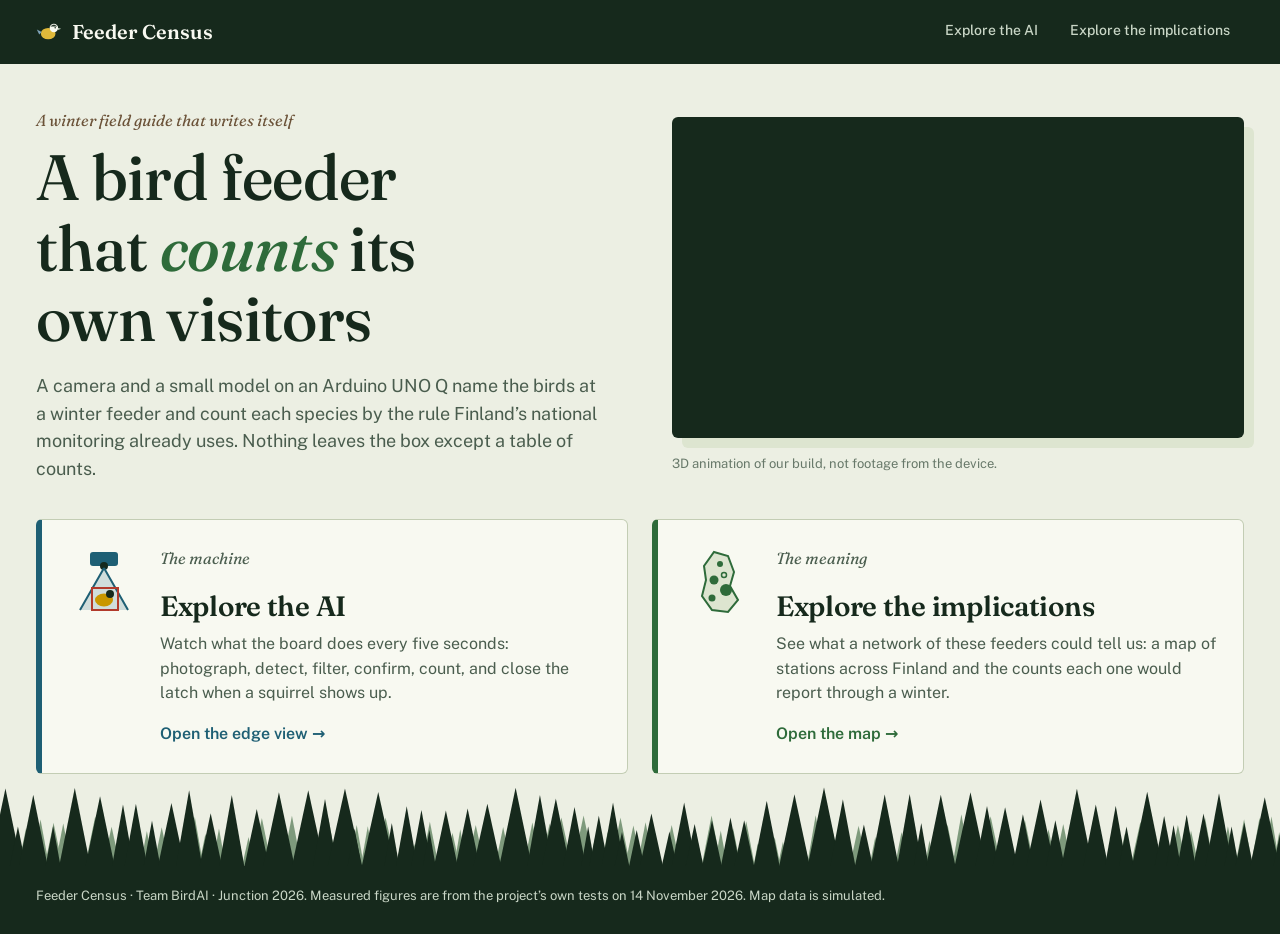
==== web-demo/index.html @ 538cb9ec "Add static web demo: AI loop simulation and simulated feeder map A no-build static site in web-demo/" ====
<!doctype html>
<html lang="en">
<head>
<meta charset="utf-8">
<meta name="viewport" content="width=device-width,initial-scale=1,viewport-fit=cover">
<style>body{margin:0}img{max-width:100%}[hidden]{display:none!important}</style>
</head>
<body>
<title>Feeder Census Demo</title>
<link rel="stylesheet" href="https://fonts.googleapis.com/css2?family=Fraunces:ital,opsz,wght@0,9..144,400..700;1,9..144,400..600&family=Public+Sans:wght@400;500;600&display=swap">
<style>
/* Layout: a winter field guide. Lichen-pale paper, spruce-green ink, rowan-red for alarms, lake-blue for the machine.
   One light look on purpose. A spruce treeline closes the home screen and the page. */
:root {
  color-scheme: light;
  --bg: #ECEFE3;        /* lichen */
  --surface: #F8F9F1;   /* birch bark */
  --surface2: #DDE5D0;  /* moss shade */
  --line: #C3CDB4;
  --fg: #16291C;        /* spruce at dusk */
  --muted: #4A5D4E; --faint: #68796A;
  --sci: #2E6B3A;       /* moss green: the science view */
  --sci-ink: #F8F9F1;
  --tech: #1E5F74;      /* lake blue: the machine view */
  --alert: #B23A2B;     /* rowan berry */
  --bark: #6B5238; --sun: #C99700;
  --display: "Fraunces", Georgia, "Times New Roman", serif;
  --body: "Public Sans", "Segoe UI", system-ui, sans-serif;
  --radius: 6px;
}
html, body { background: var(--bg); color: var(--fg); }
body { font-family: var(--body); font-size: 16px; line-height: 1.55; }
* { box-sizing: border-box; }
h1, h2, h3 { font-family: var(--display); font-weight: 600; line-height: 1.1; margin: 0; text-wrap: balance; letter-spacing: -0.01em; }
p { margin: 0; }
a { color: inherit; }
button { font: inherit; color: inherit; }
:focus-visible { outline: 2px solid var(--alert); outline-offset: 2px; }

.wrap { max-width: 1240px; margin: 0 auto; padding-left: max(16px, env(safe-area-inset-left, 0px)); padding-right: max(16px, env(safe-area-inset-right, 0px)); }

.top { background: var(--fg); color: var(--surface); }
.top .wrap { display: flex; align-items: center; gap: 16px; flex-wrap: wrap; padding-block: 12px; }
.brand { font-family: var(--display); font-weight: 600; font-size: 20px; text-decoration: none; display: flex; align-items: center; gap: 10px; }
.brand svg { width: 26px; height: 26px; flex: none; }
.nav { display: flex; gap: 4px; margin-left: auto; flex-wrap: wrap; }
.nav a { text-decoration: none; padding: 8px 14px; border-radius: var(--radius); color: #C9D6C6; font-weight: 500; font-size: 14px; border-bottom: 2px solid transparent; }
.nav a:hover { color: #FFFFFF; }
.nav a[aria-current="page"] { color: #FFFFFF; border-bottom-color: #E0B93A; border-radius: 0; }

.sim-banner { background: var(--surface2); border-bottom: 1px solid var(--line); color: var(--muted); font-size: 13px; }
.sim-banner .wrap { padding-block: 8px; }

/* home */
.home { padding-block: 44px 0; display: flex; flex-direction: column; gap: 36px; }
.hero { display: grid; grid-template-columns: minmax(0, 1.05fr) minmax(0, 1fr); gap: 36px; align-items: center; }
.hero h1 { font-size: clamp(36px, 5.2vw, 64px); font-weight: 500; }
.hero h1 em { font-style: italic; color: var(--sci); }
.hero p.lead { font-size: 18px; color: var(--muted); max-width: 52ch; margin-top: 18px; }
.hero figure { margin: 0; }
.hero video { width: 100%; max-width: 100%; aspect-ratio: 16 / 9; border-radius: var(--radius); background: var(--fg); object-fit: cover; display: block; box-shadow: 10px 10px 0 var(--surface2); }
.eyebrow { font-family: var(--display); font-style: italic; font-size: 16px; color: var(--bark); margin-bottom: 10px; }
.doors { display: grid; grid-template-columns: repeat(2, minmax(0, 1fr)); gap: 24px; }
.door { display: grid; grid-template-columns: 72px minmax(0, 1fr); gap: 20px; padding: 26px; border-radius: var(--radius); background: var(--surface); border: 1px solid var(--line); border-left: 6px solid var(--sci); text-decoration: none; transition: background .15s; }
.door.tech { border-left-color: var(--tech); }
.door:hover { background: #FFFFFF; }
.door svg { width: 72px; height: 72px; }
.door-body { display: flex; flex-direction: column; gap: 10px; }
.door h2 { font-size: 28px; }
.door p { color: var(--muted); }
.door .go { margin-top: 6px; font-weight: 600; color: var(--sci); }
.door.tech .go { color: var(--tech); }
.caption { font-size: 13px; color: var(--faint); margin-top: 16px; }

.treeline { display: block; width: 100%; height: 84px; margin-top: 8px; }

.view { padding-block: 30px 56px; }
.view-head { display: flex; flex-direction: column; gap: 10px; margin-bottom: 26px; padding-bottom: 20px; border-bottom: 1px solid var(--line); }
.view-head h1 { font-size: clamp(30px, 4.2vw, 48px); font-weight: 500; }
.view-head p { color: var(--muted); max-width: 70ch; font-size: 17px; }
.view-head .eyebrow { margin-bottom: 0; }

footer { background: var(--fg); color: #C9D6C6; }
footer .wrap { padding-block: 20px 28px; font-size: 13px; }

@media (max-width: 820px) {
  .hero, .doors { grid-template-columns: minmax(0, 1fr); }
  .door { grid-template-columns: 56px minmax(0, 1fr); }
  .door svg { width: 56px; height: 56px; }
}
@media (prefers-reduced-motion: reduce) { .door { transition: none; } }
</style>
<link rel="stylesheet" href="ai.css">
<link rel="stylesheet" href="map.css">
<link rel="stylesheet" href="charts.css">

<header class="top">
  <div class="wrap">
    <a class="brand" href="#home">
      <svg viewBox="0 0 32 32" aria-hidden="true"><ellipse cx="15" cy="18" rx="9" ry="7" fill="#E0B93A"/><circle cx="22" cy="11" r="5.2" fill="#F8F9F1"/><path d="M17.5 9.5a5.2 5.2 0 0 1 9 0z" fill="#16291C" stroke="#F8F9F1" stroke-width=".6"/><circle cx="23.6" cy="10.8" r=".9" fill="#16291C"/><path d="M27 11l4 1-4 1.4z" fill="#C9D6C6"/><path d="M7 16L1 13l3 6z" fill="#7FA3B8"/></svg>
      Feeder Census
    </a>
    <nav class="nav" aria-label="Demo sections">
      <a href="#ai" data-nav="ai">Explore the AI</a>
      <a href="#implications" data-nav="implications">Explore the implications</a>
    </nav>
  </div>
</header>

<main>
  <section id="view-home">
    <div class="wrap home">
      <div class="hero">
        <div>
          <p class="eyebrow">A winter field guide that writes itself</p>
          <h1>A bird feeder that <em>counts</em> its own visitors</h1>
          <p class="lead">A camera and a small model on an Arduino UNO Q name the birds at a winter feeder and count each species by the rule Finland’s national monitoring already uses. Nothing leaves the box except a table of counts.</p>
        </div>
        <figure>
          <video src="clips/hero.mp4" autoplay muted loop playsinline aria-label="3D animation of the Feeder Census feeder on a tree trunk in falling snow, with two birds"></video>
          <figcaption class="caption">3D animation of our build, not footage from the device.</figcaption>
        </figure>
      </div>
      <div class="doors">
        <a class="door tech" href="#ai">
          <svg viewBox="0 0 72 72" aria-hidden="true"><rect x="22" y="6" width="28" height="14" rx="3" fill="#1E5F74"/><circle cx="36" cy="20" r="4" fill="#16291C"/><path d="M36 22L12 64h48z" fill="#1E5F74" opacity=".18"/><path d="M36 22L12 64M36 22l24 42" stroke="#1E5F74" stroke-width="2" fill="none"/><ellipse cx="36" cy="54" rx="9" ry="6.5" fill="#C99700"/><circle cx="42" cy="48" r="4" fill="#16291C"/><rect x="24" y="42" width="26" height="22" fill="none" stroke="#B23A2B" stroke-width="2"/></svg>
          <div class="door-body">
            <p class="eyebrow">The machine</p>
            <h2>Explore the AI</h2>
            <p>Watch what the board does every five seconds: photograph, detect, filter, confirm, count, and close the latch when a squirrel shows up.</p>
            <span class="go">Open the edge view →</span>
          </div>
        </a>
        <a class="door sci" href="#implications">
          <svg viewBox="0 0 72 72" aria-hidden="true"><path d="M30 6l14 4 6 16-4 14 8 14-10 12-16-2-10-14 4-16-2-14z" fill="#DDE5D0" stroke="#2E6B3A" stroke-width="2"/><circle cx="36" cy="18" r="3" fill="#2E6B3A"/><circle cx="30" cy="34" r="4.5" fill="#2E6B3A"/><circle cx="42" cy="44" r="6" fill="#2E6B3A"/><circle cx="28" cy="52" r="3.5" fill="#2E6B3A"/><circle cx="40" cy="29" r="2.5" fill="none" stroke="#2E6B3A" stroke-width="1.5"/></svg>
          <div class="door-body">
            <p class="eyebrow">The meaning</p>
            <h2>Explore the implications</h2>
            <p>See what a network of these feeders could tell us: a map of stations across Finland and the counts each one would report through a winter.</p>
            <span class="go">Open the map →</span>
          </div>
        </a>
      </div>
    </div>
    <svg class="treeline" id="treeline" viewBox="0 0 1200 84" preserveAspectRatio="none" aria-hidden="true"></svg>
  </section>

  <section id="view-ai" class="wrap view" hidden>
    <div class="view-head">
      <p class="eyebrow">The machine · edge compute</p>
      <h1>Explore the AI</h1>
      <p>Detection, counting and the latch all run on the board. The numbers on this page were measured by the team; the tray below is a simulation of the loop, not live video.</p>
    </div>
    <div id="fc-ai"></div>
  </section>

  <section id="view-implications" hidden>
    <div class="sim-banner"><div class="wrap">Illustration with simulated data. One prototype feeder exists today; the network and its counts on this page are made up to show what the data could look like.</div></div>
    <div class="wrap view">
      <div class="view-head">
        <p class="eyebrow">The meaning · what the data is for</p>
        <h1>Explore the implications</h1>
        <p>Bird counts are one of the ways Europe measures ecosystem health. Every feeder here counts by the same rule, so their counts can be combined.</p>
      </div>
      <div id="fc-map"></div>
    </div>
  </section>
</main>

<footer><div class="wrap">Feeder Census · Team BirdAI · Junction 2026. Measured figures are from the project’s own tests on 14 November 2026. Map data is simulated.</div></footer>

<script src="data.js"></script>
<script src="charts.js"></script>
<script src="ai.js"></script>
<script src="map.js"></script>
<script>
(function () {
  // spruce treeline: the same forest every time
  (function () {
    const svg = document.getElementById('treeline');
    let s = 7, out = '';
    const r = () => (s = (s * 16807) % 2147483647) / 2147483647;
    for (let layer = 0; layer < 2; layer++) {
      let x = -10;
      while (x < 1210) {
        const h = (layer ? 34 : 22) + r() * (layer ? 46 : 30), w = h * (0.32 + r() * 0.1);
        out += '<path d="M' + x.toFixed(1) + ' 84L' + (x + w / 2).toFixed(1) + ' ' + (84 - h).toFixed(1) + 'L' + (x + w).toFixed(1) + ' 84z" fill="' + (layer ? '#16291C' : '#7E9A7C') + '"/>';
        x += w * (0.55 + r() * 0.5);
      }
    }
    svg.innerHTML = out;
  })();

  const views = { home: 'view-home', ai: 'view-ai', implications: 'view-implications' };
  const mounted = {};
  function show() {
    const name = views[location.hash.slice(1)] ? location.hash.slice(1) : 'home';
    Object.entries(views).forEach(([k, id]) => { document.getElementById(id).hidden = k !== name; });
    document.querySelectorAll('[data-nav]').forEach((a) => {
      if (a.dataset.nav === name) a.setAttribute('aria-current', 'page'); else a.removeAttribute('aria-current');
    });
    if (name === 'ai' && !mounted.ai && window.FC && FC.mountAI) { mounted.ai = true; FC.mountAI(document.getElementById('fc-ai')); }
    if (name === 'implications' && !mounted.map && window.FC && FC.mountMap) { mounted.map = true; FC.mountMap(document.getElementById('fc-map')); }
    window.scrollTo(0, 0);
  }
  window.addEventListener('hashchange', show);
  show();
})();
</script>
</body>
</html>
---- web-demo/ai.css ----
/* Feeder Census demo: "Explore the AI" view. Everything scoped under .ai-view. Accent: --tech. */
.ai-view { display: flex; flex-direction: column; gap: 48px; min-width: 0; }
.ai-view * { box-sizing: border-box; }
.ai-view section { min-width: 0; }
.ai-view :focus-visible { outline: 2px solid var(--tech); outline-offset: 2px; }

.ai-view h2 { font-family: var(--display); font-size: clamp(22px, 3vw, 30px); }
.ai-view h3 { font-family: var(--display); font-size: 18px; }
.ai-view .ai-h3 { font-size: 16px; margin-bottom: 10px; }
.ai-view .ai-h3-gap { margin-top: 28px; }
.ai-view .ai-sec-head { display: flex; flex-wrap: wrap; align-items: center; gap: 8px 16px; margin-bottom: 16px; }
.ai-view .ai-lead { color: var(--muted); max-width: 72ch; margin-bottom: 20px; }
.ai-view .ai-small { color: var(--faint); font-size: 13px; margin-top: 10px; }
.ai-view .ai-sim-note { font-size: 13px; font-weight: 600; color: var(--tech); border: 1px solid var(--tech); border-radius: var(--radius); padding: 4px 12px; }

/* simulator layout */
.ai-view .ai-grid { display: grid; grid-template-columns: minmax(0, 1.5fr) minmax(0, 1fr); gap: 20px; align-items: start; }
.ai-view .ai-stage, .ai-view .ai-panel { min-width: 0; }
.ai-view .ai-panel { display: flex; flex-direction: column; gap: 16px; }
.ai-view .ai-stage-bar { display: flex; flex-wrap: wrap; justify-content: space-between; gap: 4px 12px; margin-bottom: 8px; font-size: 14px; }
.ai-view .ai-photo-no { font-family: var(--display); font-weight: 600; }
.ai-view .ai-device-time { color: var(--muted); }

.ai-view .ai-tray { border-radius: var(--radius); background: var(--surface); border: 1px solid var(--line); padding: 8px; transition: border-color .2s, box-shadow .2s; }
.ai-view .ai-tray.is-latched { border-color: var(--alert); box-shadow: 0 0 0 1px var(--alert); }
.ai-view .ai-tray svg { display: block; width: 100%; height: auto; max-width: 100%; }
.ai-view .ai-lab-bg { fill: var(--bg); fill-opacity: .88; }
.ai-view .ai-lab-1 { font-family: var(--body); font-size: 18px; font-weight: 600; fill: var(--fg); }
.ai-view .ai-lab-2 { font-family: var(--body); font-size: 16px; font-weight: 600; }
.ai-view .ai-latch-txt { font-family: var(--display); font-size: 20px; font-weight: 700; fill: var(--bg); letter-spacing: .08em; }
.ai-view .ai-det, .ai-view .ai-shape { animation: ai-pop .35s ease-out both; }
@keyframes ai-pop { from { opacity: .6; } to { opacity: 1; } }

.ai-view .ai-controls { display: flex; flex-wrap: wrap; gap: 10px; margin: 14px 0 20px; }
.ai-view .ai-btn { appearance: none; cursor: pointer; min-height: 44px; padding: 8px 20px; border-radius: var(--radius); border: 1px solid var(--line); background: var(--surface2); color: var(--fg); font-weight: 600; font-size: 15px; }
.ai-view .ai-btn:hover { border-color: var(--tech); }
.ai-view .ai-btn-primary { background: var(--tech); border-color: var(--tech); color: var(--bg); min-width: 96px; }
.ai-view .ai-btn-primary:hover { border-color: var(--fg); }

/* detection list */
.ai-view .ai-dets { list-style: none; margin: 0; padding: 0; display: flex; flex-direction: column; gap: 6px; min-height: 60px; }
.ai-view .ai-dets li { display: flex; align-items: center; gap: 10px; padding: 8px 12px; background: var(--surface); border: 1px solid var(--line); border-radius: var(--radius); font-size: 14px; min-width: 0; }
.ai-view .ai-dets .ai-empty { color: var(--faint); }
.ai-view .ai-det-name { flex: 1; min-width: 0; overflow-wrap: anywhere; }
.ai-view .ai-det-conf { color: var(--faint); font-variant-numeric: tabular-nums; margin-left: 4px; }
.ai-view .ai-dot { display: inline-block; width: 12px; height: 12px; border-radius: 50%; flex: none; margin-right: 8px; vertical-align: -1px; }
.ai-view .ai-dets .ai-dot { margin-right: 0; }
.ai-view .ai-chip { flex: none; font-size: 12px; font-weight: 600; padding: 2px 10px; border-radius: var(--radius); border: 1px solid var(--line); }
.ai-view .ai-chip-counted { color: var(--tech); border-color: var(--tech); }
.ai-view .ai-chip-confirming { color: var(--sci); border-color: var(--sci); }
.ai-view .ai-chip-unidentified { color: var(--faint); border-style: dashed; }
.ai-view .ai-chip-squirrel { color: var(--alert); border-color: var(--alert); }

/* cards */
.ai-view .ai-card { background: var(--surface); border: 1px solid var(--line); border-radius: var(--radius); padding: 18px; min-width: 0; }
.ai-view .ai-card p { color: var(--muted); margin-top: 8px; font-size: 15px; }
.ai-view .ai-card .ai-small { font-size: 13px; color: var(--faint); }
.ai-view .ai-rules { margin: 0; padding-left: 18px; color: var(--muted); font-size: 14px; display: flex; flex-direction: column; gap: 8px; }
.ai-view .ai-rules li::marker { color: var(--tech); }

/* latch */
.ai-view .ai-latch { background: var(--surface); border: 1px solid var(--line); border-left: 6px solid var(--tech); border-radius: var(--radius); padding: 16px 18px; transition: border-color .2s, background .2s; }
.ai-view .ai-latch.is-closed { border-color: var(--alert); background: color-mix(in srgb, var(--alert) 16%, var(--surface)); }
.ai-view .ai-latch-label { font-size: 12px; font-weight: 600; letter-spacing: .14em; text-transform: uppercase; color: var(--muted); }
.ai-view .ai-latch-state { font-family: var(--display); font-size: 28px; font-weight: 700; color: var(--tech); margin-top: 2px; }
.ai-view .ai-latch.is-closed .ai-latch-state { color: var(--alert); }
.ai-view .ai-latch-why { font-size: 14px; color: var(--muted); margin-top: 4px; }

/* table */
.ai-view .ai-table-wrap { overflow-x: auto; max-width: 100%; }
.ai-view .ai-table { width: 100%; border-collapse: collapse; font-size: 14px; }
.ai-view .ai-table th, .ai-view .ai-table td { padding: 8px 6px; border-bottom: 1px solid var(--line); text-align: left; font-weight: 400; }
.ai-view .ai-table thead th { font-size: 12px; color: var(--muted); font-weight: 600; vertical-align: bottom; }
.ai-view .ai-table tbody th { font-weight: 500; }
.ai-view .ai-table .ai-num { text-align: right; font-variant-numeric: tabular-nums; }
.ai-view .ai-table tbody td { font-weight: 600; }
.ai-view .ai-table tr:not(.is-on) td { color: var(--faint); }
.ai-view .ai-table tr.is-on td:first-of-type { color: var(--tech); }
.ai-view .ai-table .ai-sq-row td { color: var(--alert); font-weight: 500; font-size: 13px; }
.ai-view .ai-table tr:last-child th, .ai-view .ai-table tr:last-child td { border-bottom: 0; }

/* pipeline */
.ai-view .ai-steps { list-style: none; margin: 0; padding: 0; display: grid; grid-template-columns: repeat(6, minmax(0, 1fr)); gap: 10px; }
.ai-view .ai-step { position: relative; display: flex; flex-direction: column; gap: 4px; padding: 12px; background: var(--surface); border: 1px solid var(--line); border-radius: var(--radius); min-width: 0; transition: border-color .15s, background .15s; }
.ai-view .ai-step-n { font-size: 12px; font-weight: 600; color: var(--faint); }
.ai-view .ai-step-name { font-family: var(--display); font-weight: 600; font-size: 16px; }
.ai-view .ai-step-text { font-size: 13px; color: var(--muted); }
.ai-view .ai-step.is-done { border-color: var(--line); }
.ai-view .ai-step.is-done .ai-step-n { color: var(--tech); }
.ai-view .ai-step.is-active { border-color: var(--tech); background: color-mix(in srgb, var(--tech) 18%, var(--surface)); }
.ai-view .ai-step.is-active .ai-step-n { color: var(--tech); }

/* timing */
.ai-view .ai-timing { margin-top: 28px; max-width: 760px; }
.ai-view .ai-bar { position: relative; height: 22px; border-radius: 6px; background: var(--surface2); border: 1px solid var(--line); overflow: hidden; }
.ai-view .ai-bar-use { position: absolute; left: 0; top: 0; bottom: 0; background: var(--tech); opacity: .8; transition: opacity .15s; }
.ai-view .ai-bar-use.is-on { opacity: 1; }
.ai-view .ai-bar-budget { position: absolute; top: 0; bottom: 0; width: 0; border-left: 2px dashed var(--fg); }
.ai-view .ai-legend { list-style: none; margin: 10px 0 0; padding: 0; display: flex; flex-wrap: wrap; gap: 6px 20px; font-size: 14px; color: var(--muted); }
.ai-view .ai-key { display: inline-block; width: 14px; height: 14px; margin-right: 8px; vertical-align: -2px; border-radius: 3px; }
.ai-view .ai-key-use { background: var(--tech); }
.ai-view .ai-key-budget { background: none; border-left: 2px dashed var(--fg); border-radius: 0; width: 8px; }
.ai-view .ai-key-rest { background: var(--surface2); border: 1px solid var(--line); }

/* measured numbers */
.ai-view .ai-stats { display: grid; grid-template-columns: repeat(4, minmax(0, 1fr)); gap: 16px; }
.ai-view .ai-stat { background: var(--surface); border: 1px solid var(--line); border-top: 3px solid var(--tech); border-radius: var(--radius); padding: 18px; min-width: 0; }
.ai-view .ai-stat-n { font-family: var(--display); font-size: clamp(26px, 3vw, 34px); font-weight: 700; color: var(--tech); line-height: 1.1; }
.ai-view .ai-stat-t { margin-top: 8px; font-size: 14px; color: var(--muted); }

/* why edge */
.ai-view .ai-cards { display: grid; grid-template-columns: repeat(4, minmax(0, 1fr)); gap: 16px; }

/* videos */
.ai-view .ai-videos { display: grid; grid-template-columns: repeat(2, minmax(0, 1fr)); gap: 20px; }
.ai-view figure { margin: 0; min-width: 0; }
.ai-view video { display: block; width: 100%; max-width: 100%; aspect-ratio: 16 / 9; object-fit: cover; border-radius: var(--radius); background: var(--surface); border: 1px solid var(--line); }
.ai-view figcaption { margin-top: 8px; font-size: 14px; color: var(--muted); }

/* caveats */
.ai-view .ai-caveats { background: var(--surface); border: 1px solid var(--line); border-left: 6px solid var(--sci); border-radius: var(--radius); padding: 22px 24px; }
.ai-view .ai-caveats ul { margin: 14px 0 0; padding-left: 20px; display: flex; flex-direction: column; gap: 8px; color: var(--muted); max-width: 80ch; }
.ai-view .ai-caveats li::marker { color: var(--sci); }

@media (max-width: 1000px) {
  .ai-view .ai-steps { grid-template-columns: repeat(3, minmax(0, 1fr)); }
  .ai-view .ai-stats, .ai-view .ai-cards { grid-template-columns: repeat(2, minmax(0, 1fr)); }
}
@media (max-width: 820px) {
  .ai-view { gap: 40px; }
  .ai-view .ai-grid, .ai-view .ai-videos { grid-template-columns: minmax(0, 1fr); }
}
@media (max-width: 560px) {
  .ai-view .ai-steps, .ai-view .ai-stats, .ai-view .ai-cards { grid-template-columns: minmax(0, 1fr); }
  .ai-view .ai-caveats { padding: 18px; }
}
@media (prefers-reduced-motion: reduce) {
  .ai-view .ai-det, .ai-view .ai-shape { animation: none; }
  .ai-view .ai-tray, .ai-view .ai-latch, .ai-view .ai-step, .ai-view .ai-bar-use { transition: none; }
}
---- web-demo/map.css ----
/* Feeder Census demo: implications view. Everything scoped under .map-view. */
.map-view { display: grid; grid-template-columns: minmax(0, 460px) minmax(0, 1fr); gap: 24px; align-items: start; font-variant-numeric: tabular-nums; }
.map-view * { min-width: 0; }
.map-view .mv-left, .map-view .mv-right { display: flex; flex-direction: column; gap: 16px; }
.map-view .mv-right { min-width: 0; }

.map-view .mv-card { background: var(--surface); border: 1px solid var(--line); border-radius: var(--radius); padding: 16px; }

/* headline numbers */
.map-view .mv-stats { display: grid; grid-template-columns: repeat(3, minmax(0, 1fr)); gap: 10px; }
.map-view .mv-stat { background: var(--surface); border: 1px solid var(--line); border-radius: var(--radius); padding: 12px 12px 10px; display: flex; flex-direction: column; gap: 2px; }
.map-view .mv-stat-num { font-family: var(--display); font-weight: 600; font-size: 24px; line-height: 1.1; color: var(--sci); font-variant-numeric: tabular-nums; }
.map-view .mv-stat-label { font-size: 12px; line-height: 1.3; color: var(--muted); }

/* controls */
.map-view .mv-controls { display: flex; flex-direction: column; gap: 16px; }
.map-view .mv-ctl { display: flex; flex-direction: column; gap: 8px; }
.map-view .mv-ctl-title { font-size: 12px; font-weight: 600; letter-spacing: .12em; text-transform: uppercase; color: var(--faint); }
.map-view .mv-chips { display: flex; flex-wrap: wrap; gap: 6px; }
.map-view .mv-chip { display: inline-flex; align-items: center; gap: 6px; padding: 6px 10px; min-height: 32px; border-radius: var(--radius); border: 1px solid var(--line); background: transparent; color: var(--muted); font-size: 13px; font-weight: 500; cursor: pointer; }
.map-view .mv-chip:hover { border-color: var(--faint); color: var(--fg); }
.map-view .mv-chip[aria-pressed="true"] { background: var(--surface2); border-color: var(--sci); color: var(--fg); }
.map-view .mv-chip-sw { width: 10px; height: 10px; border-radius: 50%; flex: none; }

.map-view .mv-period { display: flex; flex-direction: column; gap: 6px; }
.map-view .mv-period-top { display: flex; align-items: center; gap: 12px; }
.map-view .mv-period-label { font-family: var(--display); font-weight: 600; font-size: 18px; color: var(--fg); margin-right: auto; }
.map-view .mv-play { padding: 6px 16px; min-height: 36px; min-width: 76px; border-radius: var(--radius); border: 1px solid var(--sci); background: transparent; color: var(--sci); font-weight: 600; font-size: 14px; cursor: pointer; }
.map-view .mv-play:hover, .map-view .mv-play.is-on { background: var(--sci); color: var(--sci-ink); }
.map-view .mv-range { width: 100%; margin: 4px 0; accent-color: var(--sci); height: 28px; cursor: pointer; }
.map-view .mv-scale { display: flex; justify-content: space-between; font-size: 12px; color: var(--faint); }

/* map */
.map-view .mv-mapcard { display: flex; flex-direction: column; gap: 10px; }
.map-view .mv-mapbox { position: relative; width: 100%; max-width: 420px; margin: 0 auto; aspect-ratio: var(--mv-aspect, 0.48); }
.map-view .mv-svg { display: block; width: 100%; height: 100%; overflow: visible; }
.map-view .mv-outline { fill: var(--surface); stroke: var(--line); stroke-width: 1.5; stroke-linejoin: round; }
.map-view .mv-mapcard .mv-outline { fill: var(--bg); }
.map-view .mv-st { cursor: pointer; outline: none; }
.map-view .mv-hit { fill: transparent; }
.map-view .mv-dot { fill: var(--mv-dot, var(--sci)); fill-opacity: .78; stroke: var(--bg); stroke-width: 1; transition: r .25s ease; }
.map-view .mv-dot.is-zero { fill: none; stroke: var(--muted); stroke-width: 1.4; }
.map-view .mv-st:hover .mv-dot { fill-opacity: 1; stroke: var(--fg); }
.map-view .mv-st:hover .mv-dot.is-zero { stroke: var(--fg); }
.map-view .mv-st:focus-visible .mv-hit { stroke: var(--sci); stroke-width: 2; }
.map-view .mv-sel { fill: none; stroke: var(--fg); stroke-width: 2; pointer-events: none; transition: r .25s ease; }

.map-view .mv-tip { position: absolute; z-index: 5; pointer-events: none; display: flex; flex-direction: column; gap: 1px; padding: 8px 10px; background: var(--surface2); border: 1px solid var(--faint); border-radius: var(--radius); font-size: 12px; line-height: 1.35; color: var(--muted); white-space: nowrap; max-width: 100%; }
.map-view .mv-tip[hidden] { display: none; }
.map-view .mv-tip strong { color: var(--fg); font-family: var(--display); font-size: 14px; font-weight: 600; }

.map-view .mv-legend { display: flex; flex-wrap: wrap; gap: 6px 18px; font-size: 12px; color: var(--muted); }
.map-view .mv-lg { display: inline-flex; align-items: center; gap: 6px; }
.map-view .mv-lg svg { flex: none; }
.map-view .mv-lg-dot { fill: var(--sci); fill-opacity: .78; }
.map-view .mv-lg-ring { fill: none; stroke: var(--muted); stroke-width: 1.4; }
.map-view .mv-note { font-size: 12px; color: var(--faint); }

.map-view .mv-fallback { color: var(--muted); font-size: 14px; padding: 16px; background: var(--surface); border: 1px dashed var(--line); border-radius: var(--radius); }
.map-view .mv-station, .map-view .mv-network { min-width: 0; }

@media (max-width: 900px) {
  .map-view { grid-template-columns: minmax(0, 1fr); }
}
@media (max-width: 480px) {
  .map-view .mv-stats { gap: 6px; }
  .map-view .mv-stat { padding: 10px 8px; }
  .map-view .mv-stat-num { font-size: 19px; }
  .map-view .mv-stat-label { font-size: 11px; }
  .map-view .mv-card { padding: 12px; }
}
@media (prefers-reduced-motion: reduce) {
  .map-view .mv-dot, .map-view .mv-sel { transition: none; }
}
---- web-demo/charts.css ----
/* Feeder Census demo: charts. Scoped under .fc-charts. */
.fc-charts { color: var(--fg); font-family: var(--body); }
.fc-charts * { box-sizing: border-box; }
.fc-charts .fcc-card { background: var(--surface); border: 1px solid var(--line); border-radius: var(--radius); padding: 20px; min-width: 0; }
.fc-charts h3 { font-family: var(--display); font-size: 22px; font-weight: 600; margin: 0; }
.fc-charts h4 { font-family: var(--display); font-size: 15px; font-weight: 600; margin: 24px 0 10px; color: var(--fg); }
.fc-charts .fcc-sub { color: var(--muted); font-size: 13px; margin: 4px 0 0; }
.fc-charts h4 + .fcc-sub { margin: -6px 0 10px; }
.fc-charts .fcc-empty { color: var(--muted); margin-top: 12px; }
.fc-charts .fcc-note { color: var(--faint); font-size: 12.5px; margin-top: 10px; }
.fc-charts .fcc-why { color: var(--muted); font-size: 14px; margin-top: 20px; padding-top: 16px; border-top: 1px solid var(--line); max-width: 62ch; }

.fc-charts .fcc-head { display: flex; flex-wrap: wrap; justify-content: space-between; gap: 12px 24px; }
.fc-charts .fcc-head .fcc-sub { text-transform: capitalize; }
.fc-charts .fcc-stats { display: flex; flex-wrap: wrap; gap: 4px 20px; margin: 0; }
.fc-charts .fcc-stats dt { font-size: 11px; letter-spacing: .08em; text-transform: uppercase; color: var(--faint); }
.fc-charts .fcc-stats dd { margin: 0; font-size: 15px; font-weight: 600; font-variant-numeric: tabular-nums; }

.fc-charts .fcc-tablewrap { overflow-x: auto; border: 1px solid var(--line); border-radius: var(--radius); }
.fc-charts .fcc-heat { border-collapse: collapse; width: 100%; min-width: 620px; font-size: 12px; font-variant-numeric: tabular-nums; }
.fc-charts .fcc-cap { position: absolute; width: 1px; height: 1px; overflow: hidden; clip: rect(0 0 0 0); }
.fc-charts .fcc-heat th, .fc-charts .fcc-heat td { padding: 5px 2px; text-align: center; border-bottom: 1px solid var(--line); }
.fc-charts .fcc-heat thead th { font-weight: 500; color: var(--muted); font-size: 10.5px; white-space: nowrap; background: var(--surface); }
.fc-charts .fcc-heat tbody tr:last-child th, .fc-charts .fcc-heat tbody tr:last-child td { border-bottom: 0; }
.fc-charts .fcc-heat td { color: var(--fg); min-width: 30px; }
.fc-charts .fcc-heat td.fcc-zero { color: var(--faint); }
.fc-charts .fcc-heat th.fcc-sp { text-align: left; padding-left: 10px; position: sticky; left: 0; background: var(--surface); z-index: 1; min-width: 150px; font-weight: 500; }
.fc-charts .fcc-spn { display: inline-flex; flex-direction: column; line-height: 1.2; vertical-align: middle; font-size: 12.5px; color: var(--fg); }
.fc-charts .fcc-spn small { font-size: 10.5px; color: var(--faint); font-weight: 400; }
.fc-charts .fcc-dot { display: inline-block; width: 8px; height: 8px; border-radius: 50%; margin-right: 8px; vertical-align: middle; }
.fc-charts .fcc-heat thead th.fcc-cur { color: var(--sci); box-shadow: inset 0 2px 0 var(--sci); }
.fc-charts .fcc-heat td.fcc-cur { box-shadow: inset 2px 0 0 var(--sci), inset -2px 0 0 var(--sci); font-weight: 600; }
.fc-charts .fcc-heat tr.fcc-selrow th.fcc-sp { background: var(--surface2); box-shadow: inset 3px 0 0 var(--sci); }
.fc-charts .fcc-heat tr.fcc-selrow td { box-shadow: inset 0 1px 0 var(--sci), inset 0 -1px 0 var(--sci); font-weight: 600; }
.fc-charts .fcc-heat tr.fcc-selrow td.fcc-cur { box-shadow: inset 2px 0 0 var(--sci), inset -2px 0 0 var(--sci), inset 0 1px 0 var(--sci), inset 0 -1px 0 var(--sci); }

.fc-charts .fcc-barrow { display: grid; grid-template-columns: minmax(80px, 130px) minmax(0, 1fr); align-items: center; gap: 10px; margin-top: 8px; }
.fc-charts .fcc-barlabel { font-size: 13px; color: var(--muted); overflow: hidden; text-overflow: ellipsis; white-space: nowrap; }
.fc-charts .fcc-stack { display: flex; height: 26px; border-radius: 6px; overflow: hidden; background: var(--surface2); }
.fc-charts .fcc-seg { display: flex; align-items: center; justify-content: center; font-size: 12px; font-weight: 600; color: var(--sci-ink); font-variant-numeric: tabular-nums; min-width: 0; overflow: hidden; }
.fc-charts .fcc-seg-empty { margin: auto; font-size: 12px; color: var(--faint); }
.fc-charts .fcc-legend { display: flex; flex-wrap: wrap; gap: 4px 16px; list-style: none; margin: 10px 0 0; padding: 0; font-size: 13px; color: var(--muted); }
.fc-charts .fcc-key { display: inline-block; width: 10px; height: 10px; border-radius: 2px; margin-right: 6px; }

.fc-charts .fcc-svg { display: block; width: 100%; max-width: 640px; height: auto; margin-top: 12px; overflow: visible; }
.fc-charts .fcc-grid { stroke: var(--line); stroke-width: 1; }
.fc-charts .fcc-marker { stroke: var(--faint); stroke-width: 1; stroke-dasharray: 3 3; }
.fc-charts .fcc-tick { fill: var(--muted); font-size: 11px; font-family: var(--body); font-variant-numeric: tabular-nums; }
.fc-charts .fcc-val { fill: var(--fg); font-size: 13px; font-weight: 600; font-family: var(--display); font-variant-numeric: tabular-nums; }

.fc-charts .fcc-rank { list-style: none; margin: 0; padding: 0; display: flex; flex-direction: column; gap: 6px; }
.fc-charts .fcc-rank li { display: grid; grid-template-columns: minmax(70px, 120px) minmax(0, 1fr) 34px; align-items: center; gap: 10px; font-size: 13px; padding: 2px 6px; border-radius: 6px; }
.fc-charts .fcc-rank li.fcc-selst { background: var(--surface2); }
.fc-charts .fcc-rn { overflow: hidden; text-overflow: ellipsis; white-space: nowrap; color: var(--fg); }
.fc-charts .fcc-rtrack { height: 10px; background: var(--surface2); border-radius: 5px; overflow: hidden; }
.fc-charts .fcc-rank li.fcc-selst .fcc-rtrack { background: var(--bg); }
.fc-charts .fcc-rbar { display: block; height: 100%; border-radius: 5px; min-width: 2px; }
.fc-charts .fcc-rv { text-align: right; font-variant-numeric: tabular-nums; font-weight: 600; }

@media (max-width: 480px) {
  .fc-charts .fcc-card { padding: 16px; }
  .fc-charts .fcc-barrow { grid-template-columns: minmax(0, 1fr); gap: 4px; }
}
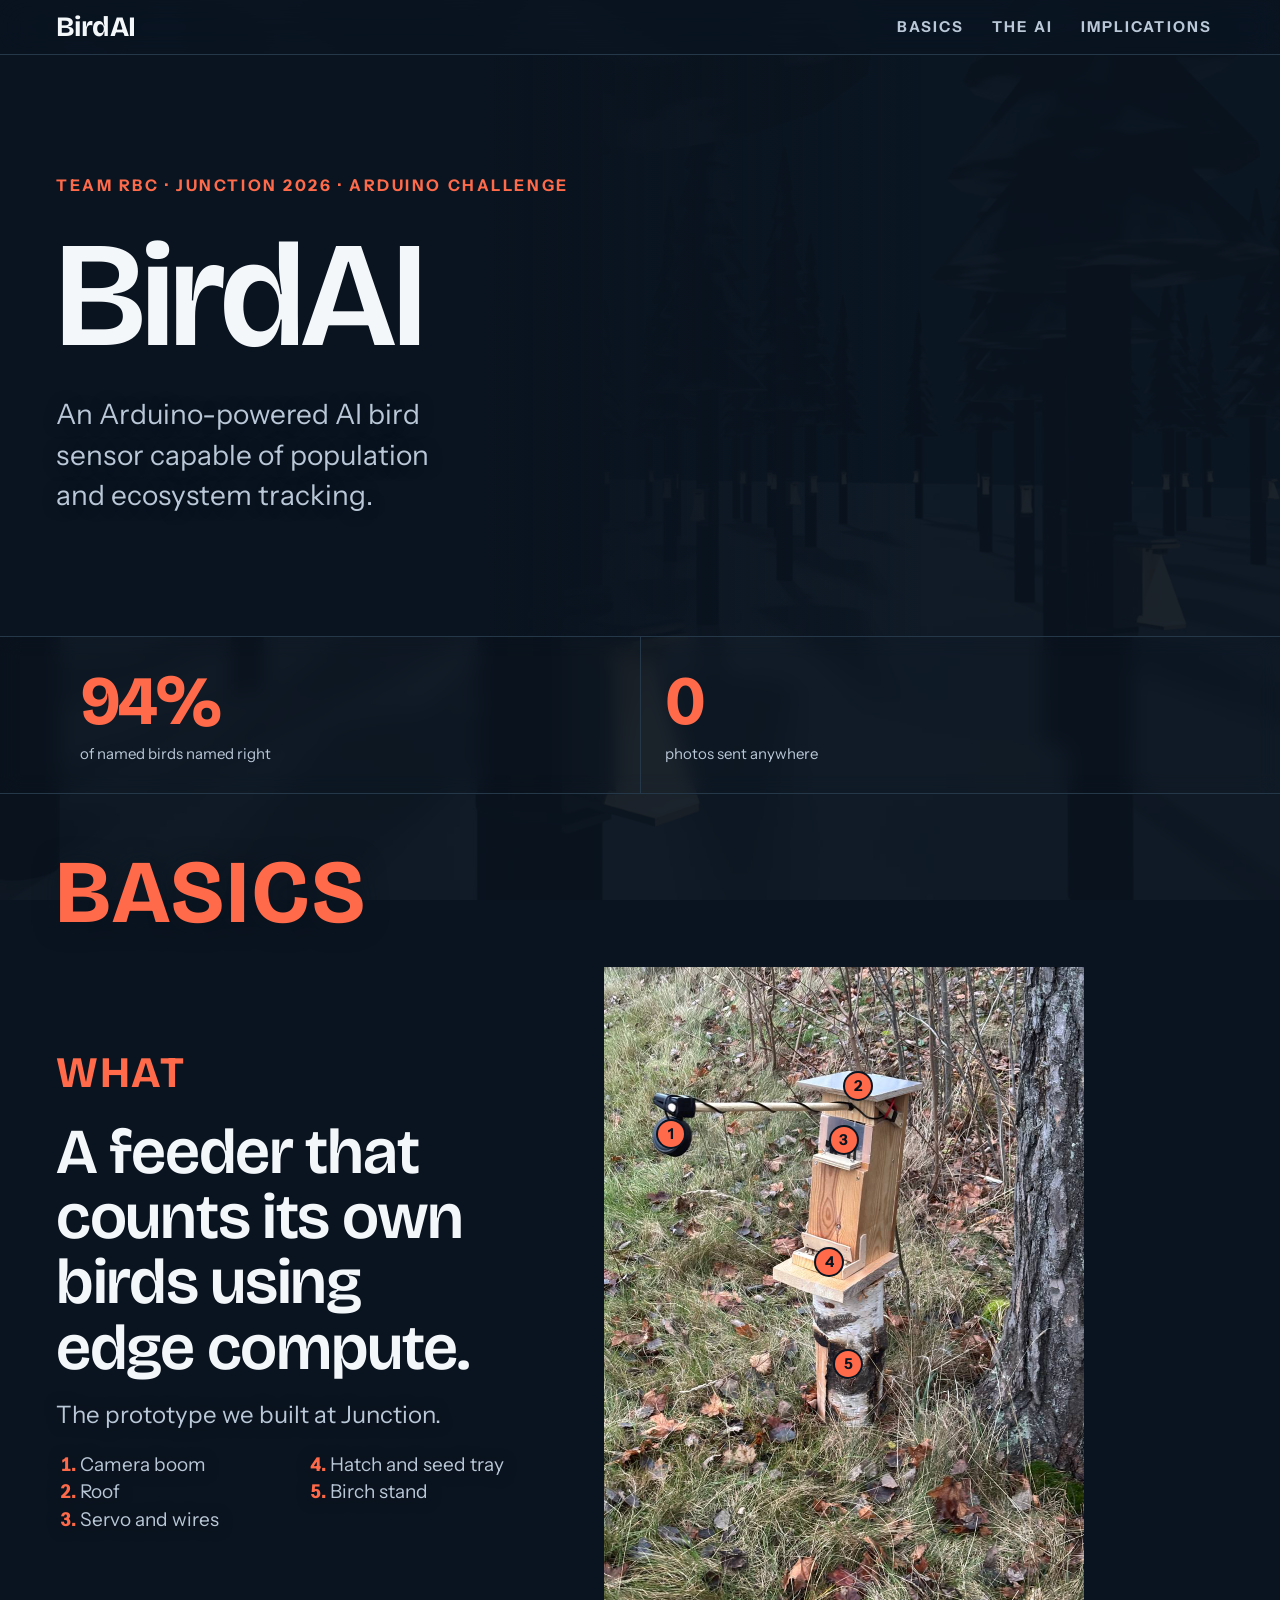
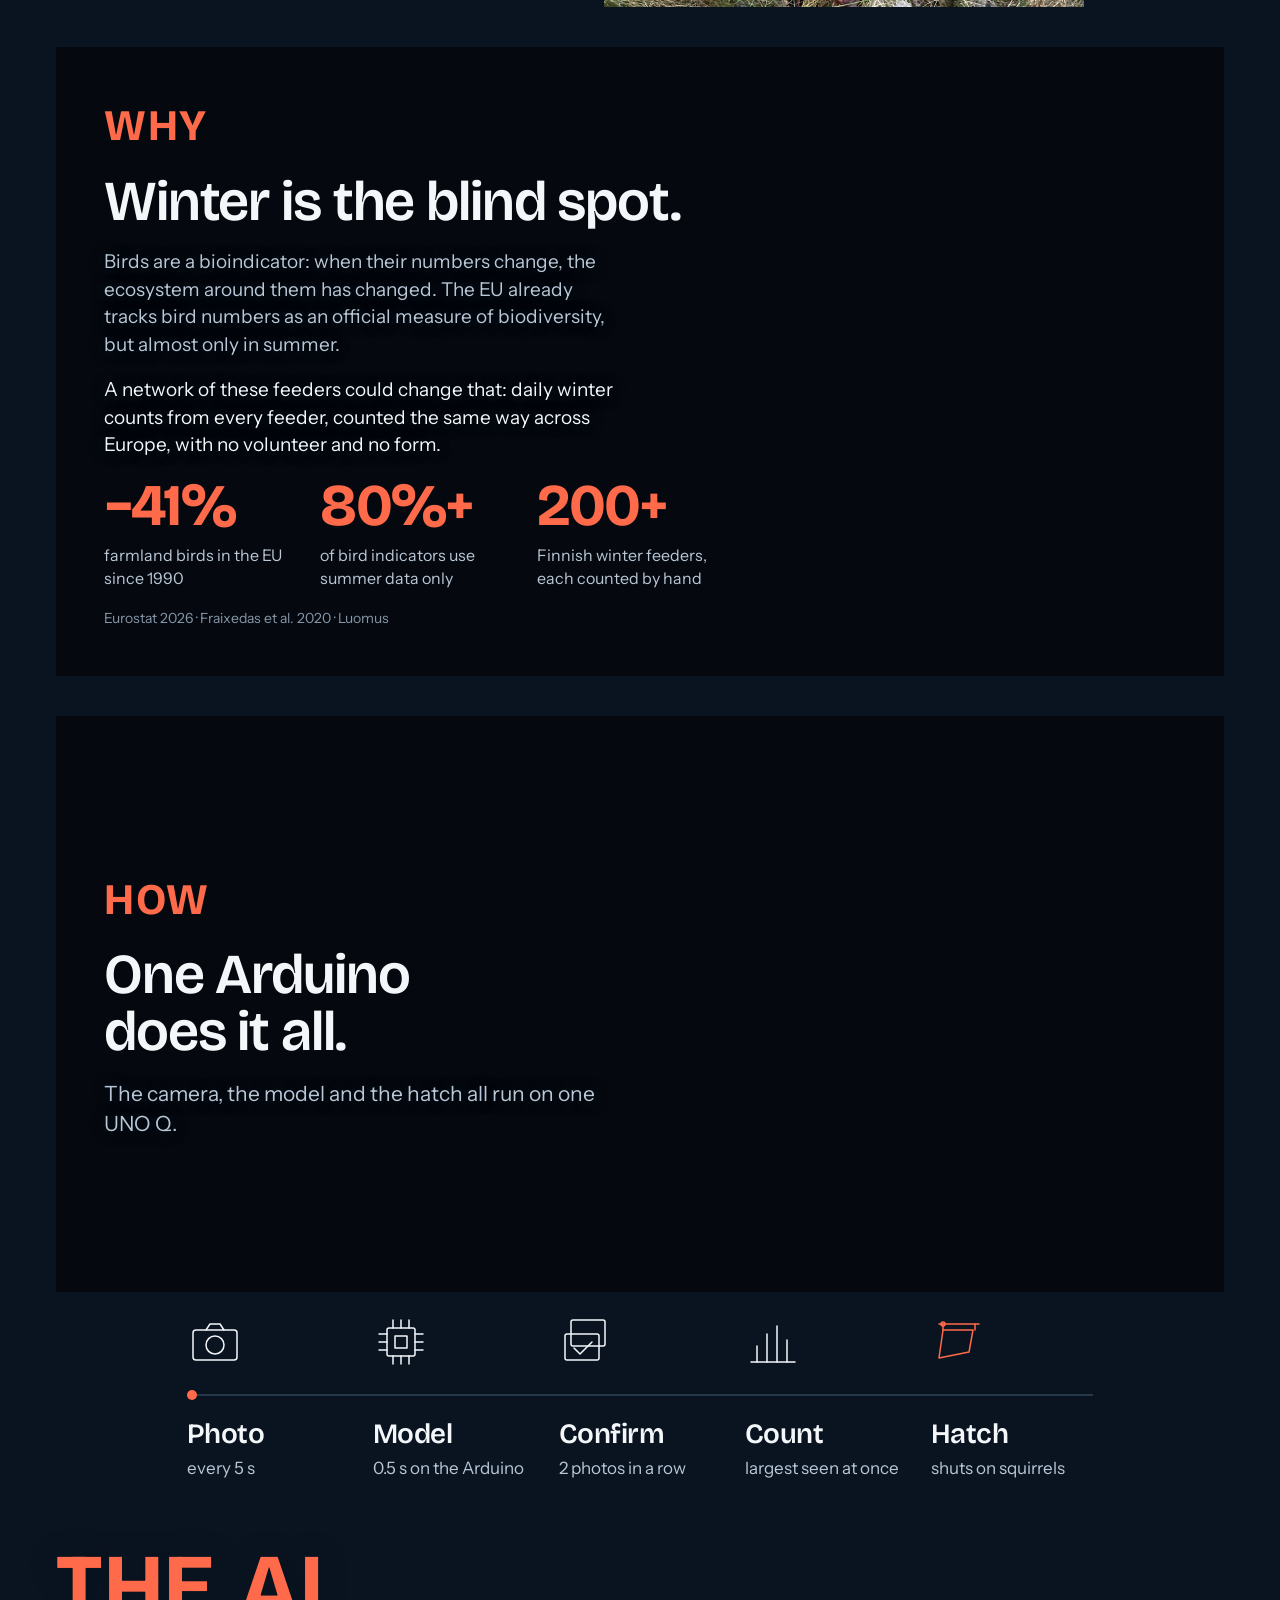
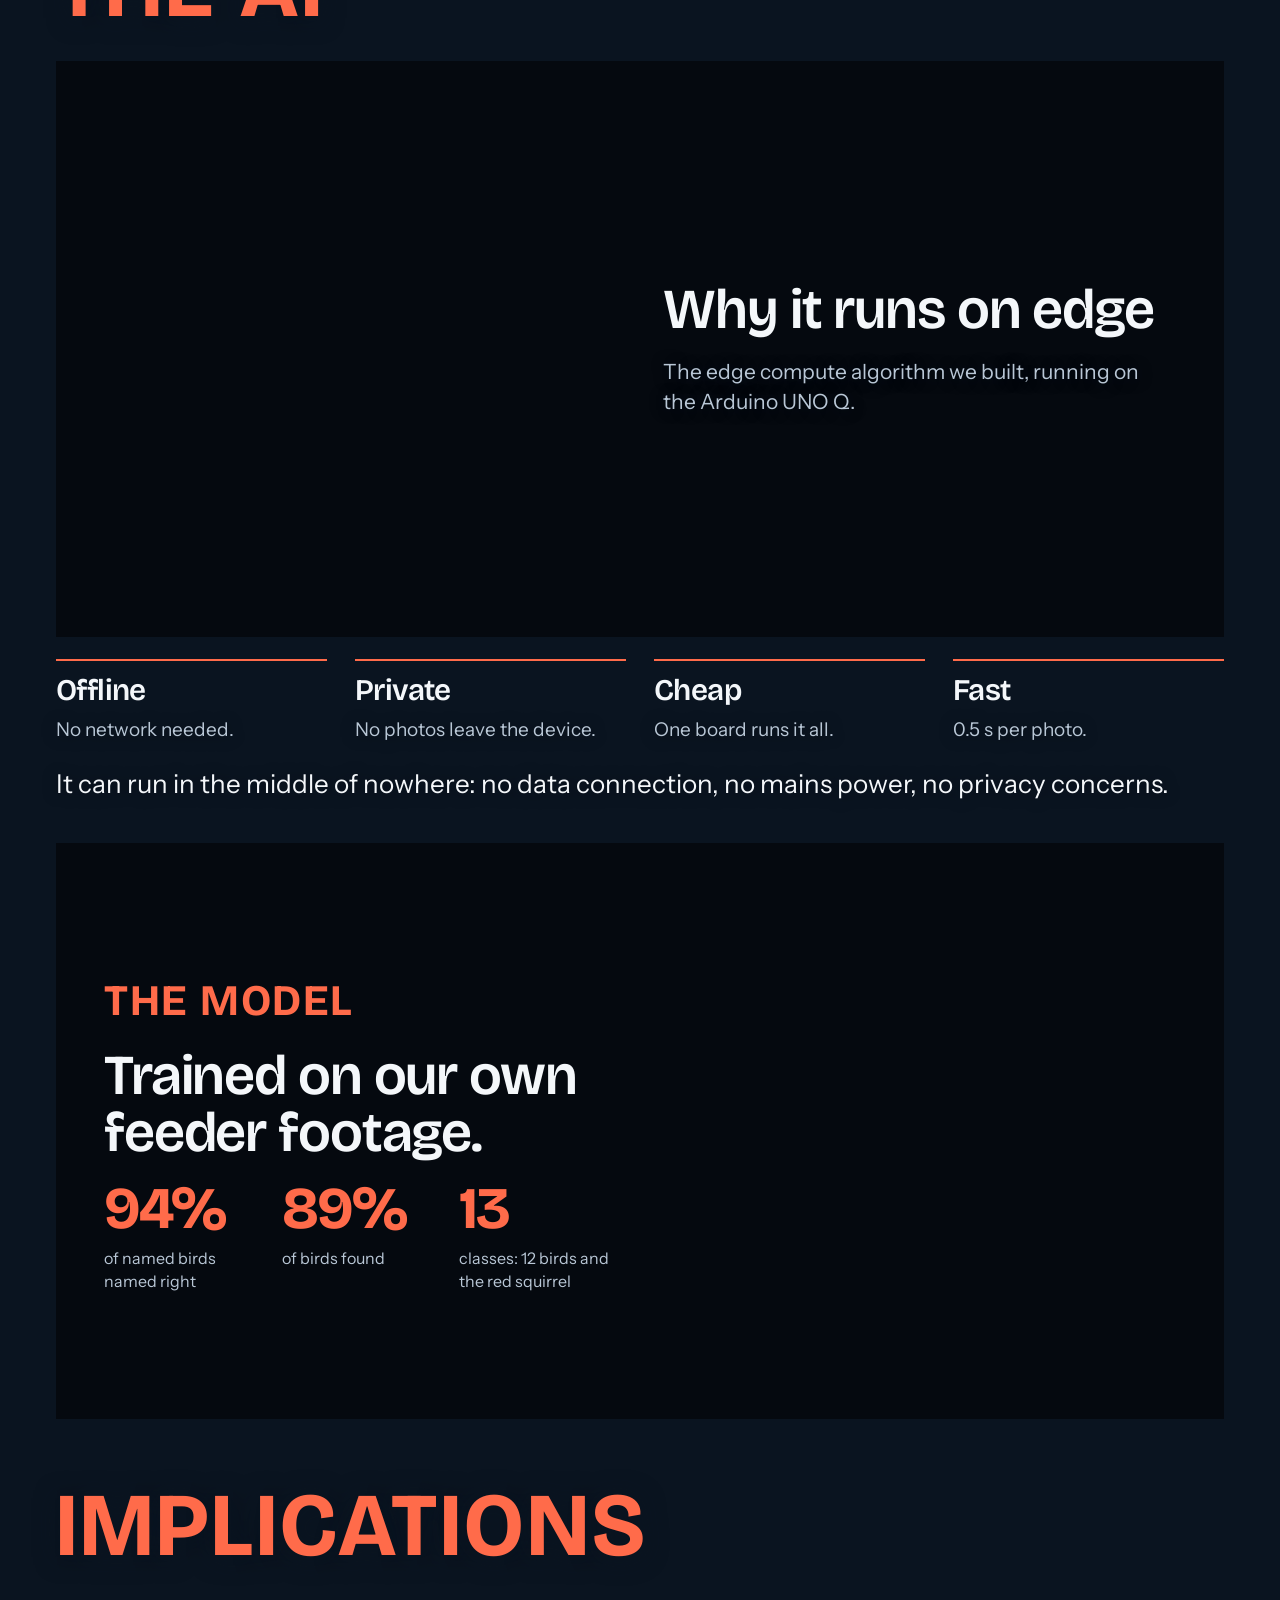
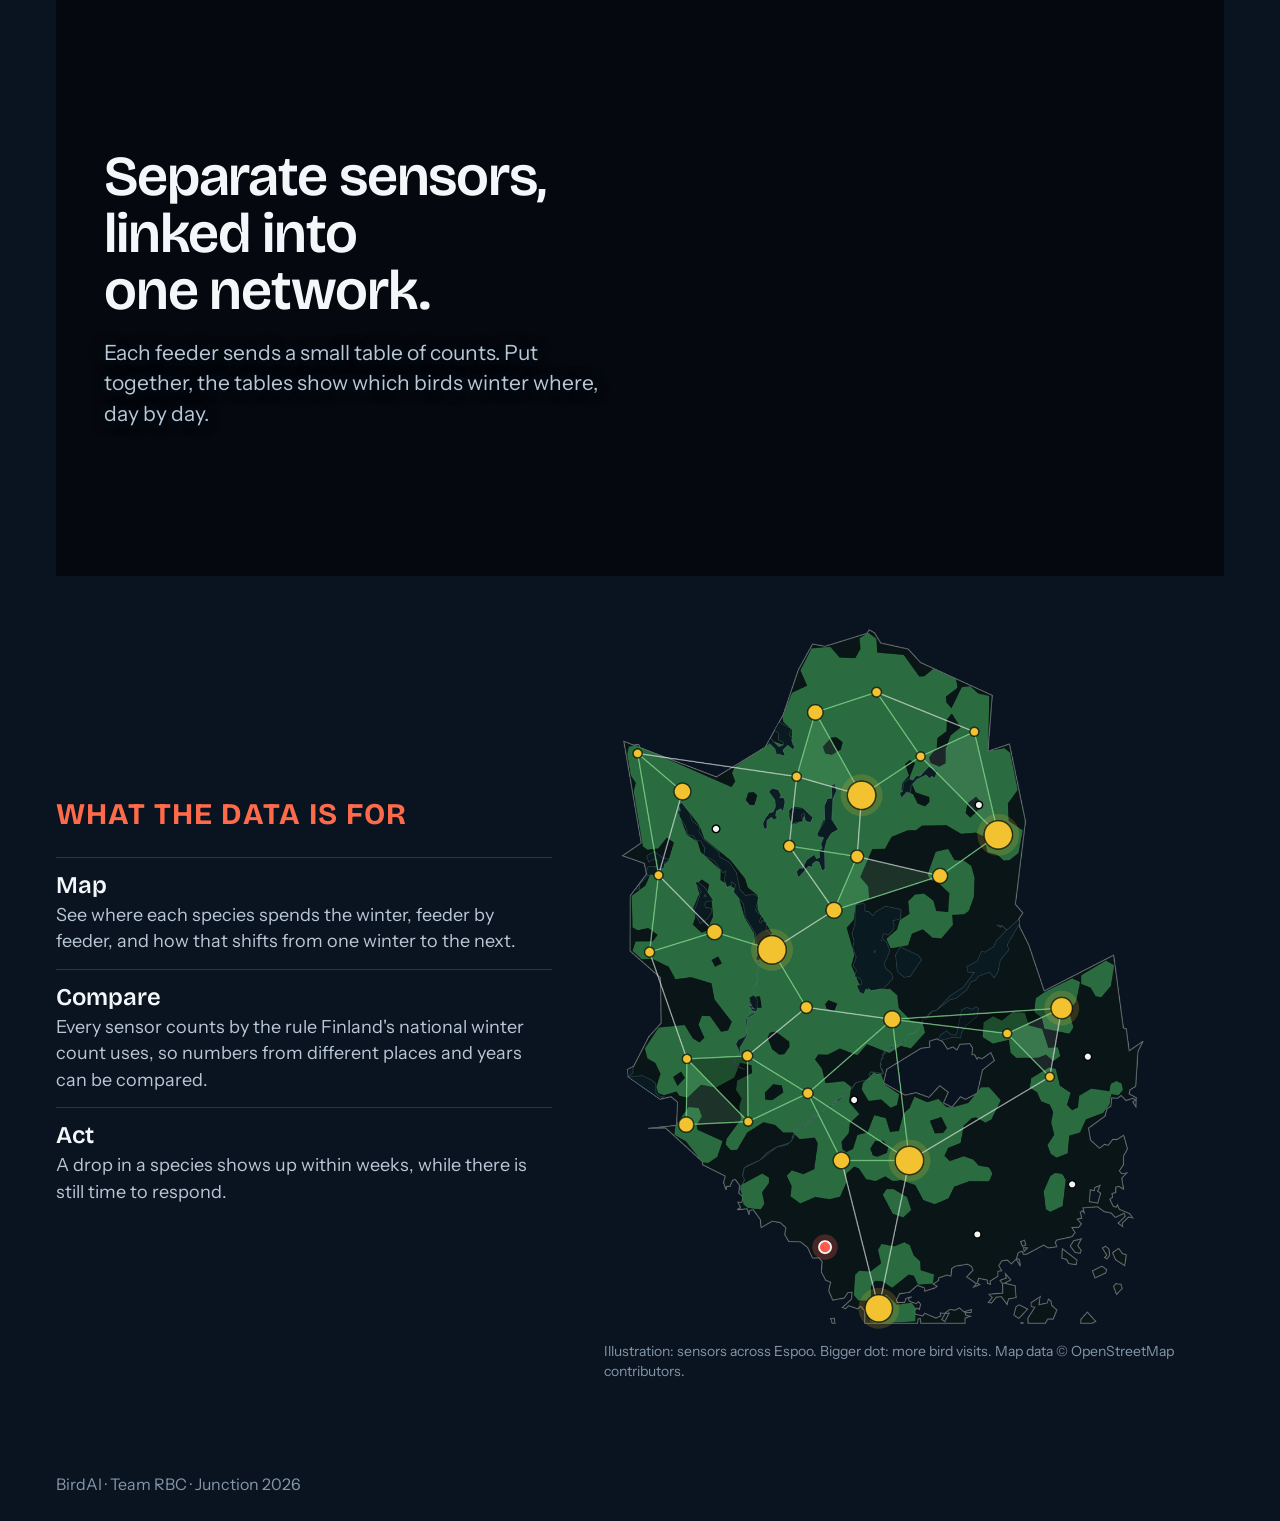
==== commit b2633936: "Replace the web demo with the V3 single page One static page: basics (what, why, how), the model run" ====
--- a/web-demo/index.html
+++ b/web-demo/index.html
@@ -2,210 +2,481 @@
 <html lang="en">
 <head>
 <meta charset="utf-8">
-<meta name="viewport" content="width=device-width,initial-scale=1,viewport-fit=cover">
-<style>body{margin:0}img{max-width:100%}[hidden]{display:none!important}</style>
+<meta name="viewport" content="width=device-width, initial-scale=1">
+<style>body { margin: 0; } img { max-width: 100%; } [hidden] { display: none !important; }</style>
+<title>BirdAI</title>
+<link rel="stylesheet" href="https://fonts.googleapis.com/css2?family=Bricolage+Grotesque:opsz,wght@12..96,500;12..96,600;12..96,700&family=Instrument+Sans:wght@400;500;600;700&display=swap">
+<style>
+/* Layout: one page on a winter-night forest. Night-blue ground, snow type, bullfinch red accent.
+   The pitch deck as one page. Header, Basics (what, why, how), The AI, Implications.
+   Each block is a yellow label, a big Alegreya headline, one picture, a few words. */
+:root {
+  color-scheme: dark;
+  --bg: #0A1420;        /* winter night */
+  --surface: #101D2C; --surface2: #172839; --line: #24384A;
+  --fg: #F4F7FA;        /* snow */
+  --muted: #B9C7D6; --faint: #8496A8;
+  --sun: #FF6B4A;       /* bullfinch red: the accent */
+  --sci: #FF6B4A; --sci-ink: #0A1420; --tech: #8FD3E8; --alert: #FF6B4A;
+  --display: "Bricolage Grotesque", "Segoe UI", system-ui, sans-serif;
+  --body: "Instrument Sans", "Segoe UI", system-ui, sans-serif;
+  --mono: "Instrument Sans", "Segoe UI", system-ui, sans-serif;
+  --radius: 4px;
+}
+html { scroll-behavior: smooth; scroll-padding-top: 64px; }
+html, body { background: var(--bg); color: var(--fg); }
+body { font-family: var(--body); font-size: 19px; line-height: 1.45; }
+* { box-sizing: border-box; }
+h1, h2, h3 { font-family: var(--display); font-weight: 600; line-height: 1.02; letter-spacing: -.02em; margin: 0; text-wrap: balance; }
+p { margin: 0; }
+a { color: inherit; }
+button, select, input { font: inherit; color: inherit; }
+:focus-visible { outline: 2px solid var(--sun); outline-offset: 2px; }
+.wrap { max-width: 1200px; margin: 0 auto; padding-left: max(16px, env(safe-area-inset-left, 0px)); padding-right: max(16px, env(safe-area-inset-right, 0px)); }
+
+.top { background: var(--bg); position: sticky; top: env(safe-area-inset-top, 0px); z-index: 5; border-bottom: 1px solid var(--line); }
+body::before { content: ""; position: fixed; inset: 0 0 auto; height: env(safe-area-inset-top, 0px); z-index: 10; background: var(--bg); }
+.top .wrap { display: flex; align-items: center; gap: 16px; padding-block: 10px; }
+.brand { font-family: var(--display); font-size: 28px; line-height: 1; text-decoration: none; }
+.nav { display: flex; gap: 4px; margin-left: auto; }
+.nav a { text-decoration: none; padding: 6px 12px; color: var(--muted); font-weight: 500; }
+.nav a:hover { color: var(--sun); }
+
+.label { font-size: 16px; font-weight: 700; letter-spacing: .16em; text-transform: uppercase; color: var(--sun); }
+.media { width: 100%; max-width: 100%; display: block; border-radius: var(--radius); background: #05090A; object-fit: cover; }
+figure { margin: 0; }
+.credit { font-size: 14px; color: var(--faint); }
+
+/* header / cover */
+.cover { position: relative; overflow: hidden; }
+.cover video { position: absolute; inset: 0 0 0 auto; width: 62%; height: 100%; object-fit: cover; object-position: 60% 50%; }
+.cover::after { content: ""; position: absolute; inset: 0; background: linear-gradient(90deg, var(--bg) 38%, #0A142000 72%); }
+.cover .wrap { position: relative; z-index: 1; padding-block: 120px; display: flex; flex-direction: column; gap: 22px; }
+.cover h1 { font-size: clamp(72px, 12vw, 150px); }
+.cover p.line { font-size: 28px; max-width: 22ch; }
+
+/* chapters and blocks */
+.chapter { border-top: 1px solid var(--line); padding-block: 88px; display: flex; flex-direction: column; gap: 80px; }
+.chapter > .label { font-size: 18px; margin-bottom: -48px; }
+.block { display: flex; flex-direction: column; gap: 26px; }
+.block h2 { font-size: clamp(38px, 5vw, 64px); max-width: 18ch; }
+.kicker { font-family: var(--display); font-size: 30px; color: var(--sun); }
+.line { font-size: 24px; color: var(--muted); max-width: 40ch; }
+.split { display: grid; grid-template-columns: minmax(0, 1fr) minmax(0, 1.25fr); gap: 44px; align-items: center; }
+.split .block { gap: 18px; }
+
+.cols { display: grid; grid-template-columns: repeat(3, minmax(0, 1fr)); gap: 28px; }
+.cols.four { grid-template-columns: repeat(4, minmax(0, 1fr)); }
+.col { display: flex; flex-direction: column; gap: 10px; }
+.col img { aspect-ratio: 4 / 3; }
+.col h3 { font-size: 34px; color: var(--sun); }
+.col p { color: var(--muted); }
+.num b { display: block; font-family: var(--display); font-weight: 700; letter-spacing: -.03em; font-size: clamp(60px, 8vw, 112px); line-height: .95; color: var(--sun); }
+.num span { display: block; margin-top: 10px; font-size: 22px; color: var(--muted); max-width: 17ch; }
+
+.marked { position: relative; }
+.marked span { position: absolute; transform: translate(-50%, -50%); width: 30px; height: 30px; border-radius: 50%; background: var(--sun); color: var(--bg); font-weight: 700; font-size: 17px; display: flex; align-items: center; justify-content: center; box-shadow: 0 0 0 3px #0A142099; }
+.marked.product { max-width: 480px; justify-self: center; }
+.shots { display: grid; grid-template-columns: repeat(3, minmax(0, 1fr)); gap: 20px; margin-top: -32px; }
+.shots img { aspect-ratio: 3 / 4; }
+.parts { margin: 0; padding-left: 24px; color: var(--muted); columns: 2; column-gap: 28px; }
+.parts li::marker { color: var(--sun); font-weight: 700; }
+.video video { aspect-ratio: 16 / 9; }
+.video video.wide { aspect-ratio: 21 / 8; }
+.netmap { width: 100%; max-width: 560px; justify-self: center; }
+.map-view .mv-network .fcc-sub { display: none; }
+
+/* map: keep the map, the controls and one chart */
+.map-view .mv-stats, .map-view .mv-placebar, .map-view .mv-station, .map-view .mv-covercard, .map-view .mv-note,
+.map-view .mv-network h4, .map-view .mv-network h4 + .fcc-sub, .map-view .fcc-rank, .map-view .fcc-why, .map-view .fcc-note { display: none; }
+
+/* deck pass: blurred photo ground, giant chapter titles, ruled columns, no card chrome */
+main, footer { position: relative; z-index: 1; }
+.bg { position: fixed; inset: 0; z-index: 0; background: url(clips/forest-bg.jpg) center / cover; }
+.bg::after { content: ""; position: absolute; inset: 0; background: #0A1420B8; }
+.top { border-bottom: 0; background: #0A1420E6; }
+.nav a { font-size: 15px; font-weight: 700; letter-spacing: .14em; text-transform: uppercase; }
+.media { border-radius: 0; }
+.chapter { border-top: 0; padding-block: 104px; }
+.chapter > .label { font-family: var(--display); font-weight: 700; font-size: clamp(48px, 7vw, 99px); line-height: 1; letter-spacing: .035em; margin-bottom: -24px; }
+.kicker { font-weight: 700; font-size: clamp(30px, 3.4vw, 44px); letter-spacing: .035em; text-transform: uppercase; }
+.col, .num { border-top: 2px solid var(--sun); padding-top: 16px; }
+.col h3 { font-size: 30px; color: var(--fg); }
+.col p { font-size: 19px; }
+.num span { font-size: 19px; }
+.marked span { width: 26px; height: 26px; font-size: 15px; box-shadow: 0 0 0 2px var(--bg); }
+
+.map-view .mv-card, .fc-charts .fcc-card { background: none; border: 0; padding: 0; }
+.map-view .mv-chip { border: 0; background: none; padding: 4px 2px; margin-right: 12px; min-height: 0; border-bottom: 2px solid transparent; border-radius: 0; font-size: 17px; font-weight: 700; color: var(--muted); }
+.map-view .mv-chip[aria-pressed="true"] { background: none; color: var(--fg); border-bottom-color: var(--sun); }
+.map-view .mv-chip-sw, .map-view .mv-scale { display: none; }
+.map-view .mv-range { accent-color: var(--sun); }
+.map-view .mv-svg .mv-outline { fill: #2E7344; fill-opacity: .8; stroke: #F2F5F3; stroke-opacity: .7; stroke-width: 1; }
+.map-view .mv-dot { stroke: var(--bg); stroke-width: 1.5; filter: drop-shadow(0 0 5px #F2C23099); }
+.map-view .mv-sel { stroke: var(--alert); }
+.map-view .mv-play { border-color: var(--sun); color: var(--sun); background: none; border-radius: 0; font-weight: 700; }
+.fc-charts h3 { font-family: var(--body); font-size: 19px; font-weight: 700; color: var(--muted); }
+
+footer { color: var(--faint); }
+footer .wrap { padding-block: 24px 32px; font-size: 16px; }
+
+@media (max-width: 860px) {
+  .split { grid-template-columns: minmax(0, 1fr); }
+  .cols.four { grid-template-columns: repeat(2, minmax(0, 1fr)); }
+  .cover .label { font-size: 13px; letter-spacing: .12em; }
+  .cover video { width: 100%; opacity: .35; }
+  .cover::after { background: linear-gradient(180deg, #0A142000, var(--bg)); }
+  .cover .wrap { padding-block: 72px; }
+  .chapter { padding-block: 56px; gap: 56px; }
+  .chapter > .label { margin-bottom: -32px; }
+  .nav a { padding: 6px 8px; font-size: 17px; }
+  .marked span { width: 24px; height: 24px; font-size: 14px; }
+}
+@media (max-width: 600px) { .cols { grid-template-columns: minmax(0, 1fr); } .col img { max-height: 40vh; } }
+@media (prefers-reduced-motion: reduce) { html { scroll-behavior: auto; } }
+</style>
+<style>
+/* polish pass: rhythm, legibility, media, motion, phone */
+:root { --gap-section: clamp(56px, 7vw, 96px); --gap-block: clamp(48px, 6vw, 72px); }
+
+/* rhythm: chapters breathe evenly, titles hug their first block */
+.chapter { padding-block: var(--gap-section); gap: var(--gap-block); position: relative; }
+.chapter > .label { margin-bottom: calc(var(--gap-block) * -.6); line-height: .95; text-shadow: 0 2px 24px rgba(10, 20, 32, .6); }
+.block { gap: 22px; }
+.split { gap: clamp(28px, 4vw, 56px); }
+.shots { margin-top: 0; }
+.kicker { margin-bottom: -4px; }
+
+/* readability: soft night panel behind each chapter, forest shows in the gaps */
+.chapter::before { content: ""; position: absolute; z-index: -1; inset: 0 -24px; pointer-events: none;
+  background: linear-gradient(180deg, rgba(10, 20, 32, 0) 0, rgba(10, 20, 32, .62) 90px, rgba(10, 20, 32, .62) calc(100% - 90px), rgba(10, 20, 32, 0) 100%); }
+.line, .col p, .parts, .num span { text-shadow: 0 1px 14px rgba(10, 20, 32, .55); }
+
+/* header: translucent glass, accent underline on nav hover */
+.top { background: rgba(10, 20, 32, .72); -webkit-backdrop-filter: blur(14px) saturate(1.2); backdrop-filter: blur(14px) saturate(1.2); box-shadow: 0 1px 0 var(--line); }
+.nav a { position: relative; transition: color .2s; }
+.nav a::after { content: ""; position: absolute; left: 12px; right: 12px; bottom: 2px; height: 2px; background: var(--sun); transform: scaleX(0); transform-origin: left; transition: transform .25s ease; }
+.nav a:hover::after, .nav a:focus-visible::after { transform: scaleX(1); }
+.brand { letter-spacing: -.02em; font-weight: 700; }
+
+/* media: hairline, hover zoom on images only */
+.media { outline: 1px solid var(--line); outline-offset: -1px; }
+img.media, .marked, .col img { overflow: hidden; }
+.shots, .col, .marked { overflow: visible; }
+img.media { transition: transform 1.2s cubic-bezier(.2, .6, .2, 1); }
+.shots img.media, .col img { transition: transform 1.2s cubic-bezier(.2, .6, .2, 1); }
+@media (hover: hover) { img.media:hover { transform: scale(1.035); } .marked img.media:hover { transform: none; } }
+.shots { overflow: hidden; }
+.shots img.media { outline-offset: -1px; }
+
+/* numbers and ruled columns */
+.num b { letter-spacing: -.045em; font-variant-numeric: tabular-nums lining-nums; font-feature-settings: "tnum" 1, "lnum" 1; text-shadow: 0 2px 22px rgba(10, 20, 32, .5); }
+.col, .num { position: relative; border-top: 0; }
+.col::before, .num::before { content: ""; position: absolute; left: 0; top: 0; height: 2px; width: 100%; background: var(--sun); transform-origin: left; }
+
+/* reveal: visible by default; only animates when JS marks the page */
+.reveal { opacity: 1; transform: none; }
+@media (prefers-reduced-motion: no-preference) {
+  .js .reveal, html.js .reveal { opacity: 0; transform: translateY(22px); transition: opacity .8s ease, transform .8s cubic-bezier(.2, .6, .2, 1); }
+  .js .reveal.is-in, html.js .reveal.is-in { opacity: 1; transform: none; }
+  .js .col.reveal::before, .js .num.reveal::before { transform: scaleX(0); transition: transform 1s .15s cubic-bezier(.2, .6, .2, 1); }
+  .js .col.reveal.is-in::before, .js .num.reveal.is-in::before { transform: scaleX(1); }
+}
+@media (prefers-reduced-motion: reduce) { .reveal, .reveal * { transition: none !important; } img.media:hover { transform: none; } .nav a::after { transition: none; } }
+
+/* stat strip */
+.stat-strip { position: relative; z-index: 1; background: rgba(10, 20, 32, .78); -webkit-backdrop-filter: blur(10px); backdrop-filter: blur(10px); border-block: 1px solid var(--line); }
+.stat-strip .wrap, .stat-strip > .wrap { display: grid; grid-template-columns: repeat(4, minmax(0, 1fr)); }
+.stat-strip > *:not(.wrap), .stat-strip .wrap > * { padding: 30px 24px; text-align: left; }
+.stat-strip .wrap > * + *, .stat-strip > .stat + .stat { border-left: 1px solid var(--line); }
+.stat-strip b, .stat-strip strong { display: block; font-family: var(--display); font-weight: 700; font-size: clamp(40px, 5.4vw, 72px); line-height: 1; letter-spacing: -.04em; color: var(--sun); font-variant-numeric: tabular-nums lining-nums; }
+.stat-strip span, .stat-strip small { display: block; margin-top: 8px; font-size: 15px; line-height: 1.3; color: var(--muted); }
+
+/* proof tag */
+.proof { display: inline-flex; align-items: center; gap: 10px; font-size: 13px; font-weight: 700; letter-spacing: .14em; text-transform: uppercase; color: var(--sun); margin-bottom: 10px; }
+.proof::before { content: ""; width: 6px; height: 6px; border-radius: 50%; background: var(--sun); flex: none; box-shadow: 0 0 10px var(--sun); }
+
+/* focus stays loud */
+:focus-visible { outline: 3px solid var(--sun); outline-offset: 3px; border-radius: 2px; }
+.media:focus-visible { outline-offset: 2px; }
+
+@media (max-width: 860px) {
+  .chapter::before { inset: 0 -16px; }
+  .stat-strip .wrap, .stat-strip > .wrap { grid-template-columns: repeat(2, minmax(0, 1fr)); }
+  .stat-strip .wrap > :nth-child(3), .stat-strip > .stat:nth-child(3) { border-left: 0; }
+  .stat-strip .wrap > :nth-child(n+3) { border-top: 1px solid var(--line); }
+}
+@media (max-width: 600px) {
+  body { font-size: 17px; }
+  .chapter { padding-block: 48px; gap: 44px; }
+  .chapter > .label { font-size: clamp(40px, 13vw, 56px); margin-bottom: -26px; }
+  .cover .wrap { padding-block: 64px; gap: 16px; }
+  .cover p.line, .line { font-size: 20px; }
+  .block h2 { font-size: clamp(32px, 9.5vw, 42px); }
+  .kicker { font-size: 26px; }
+  .col h3 { font-size: 26px; }
+  .cols.four { grid-template-columns: repeat(2, minmax(0, 1fr)); gap: 22px 18px; }
+  .parts { columns: 1; }
+  .shots { display: flex; gap: 12px; overflow-x: auto; scroll-snap-type: x mandatory; -webkit-overflow-scrolling: touch; margin-inline: -16px; padding-inline: 16px; scroll-padding-inline: 16px; scrollbar-width: none; }
+  .shots::-webkit-scrollbar { display: none; }
+  .shots img.media { flex: 0 0 78%; scroll-snap-align: start; }
+  .stat-strip > *:not(.wrap), .stat-strip .wrap > * { padding: 22px 14px; }
+  .stat-strip span, .stat-strip small { font-size: 14px; }
+}
+
+</style>
+
+<style>
+/* v3: text sits on the looping clips. A stage is a clip on one side with the words over its dark edge. */
+.stage { position: relative; overflow: hidden; min-height: clamp(440px, 64vh, 660px); display: flex; align-items: center; background: #05090F; }
+.stage video { position: absolute; inset: 0 0 0 auto; width: 68%; height: 100%; object-fit: cover; }
+.stage::after { content: ""; position: absolute; inset: 0; background: linear-gradient(90deg, #05090F 30%, #05090FD9 44%, #05090F00 74%); }
+.stage-in { position: relative; z-index: 1; width: 48%; padding: 48px 0 48px 48px; display: flex; flex-direction: column; gap: 18px; }
+.stage-in h2 { font-size: clamp(34px, 4.4vw, 58px); }
+.stage-in .line { font-size: 21px; }
+.stage.flip { justify-content: flex-end; }
+.stage.flip video { inset: 0 auto 0 0; }
+.stage.flip::after { background: linear-gradient(270deg, #05090F 30%, #05090FD9 44%, #05090F00 74%); }
+.stage.flip .stage-in { padding: 48px 48px 48px 0; }
+.stage-list { list-style: none; margin: 6px 0 0; padding: 0; display: flex; flex-direction: column; gap: 14px; }
+.stage-list li { border-top: 2px solid var(--sun); padding-top: 10px; font-size: 18px; color: var(--muted); }
+.stage-list b { display: block; font-family: var(--display); font-size: 24px; font-weight: 600; color: var(--fg); }
+.stage-nums { display: grid; grid-template-columns: repeat(3, minmax(0, 1fr)); gap: 20px; }
+.stage-nums b { display: block; font-family: var(--display); font-weight: 700; font-size: clamp(40px, 4.6vw, 64px); line-height: 1; letter-spacing: -.03em; color: var(--sun); }
+.stage-nums span { display: block; margin-top: 8px; font-size: 16px; color: var(--muted); }
+.stat-strip .wrap { grid-template-columns: repeat(2, minmax(0, 1fr)) !important; }
+.stage.why .stage-in { width: 58%; }
+.stage.why video { width: 60%; }
+.stage.why::after { background: linear-gradient(90deg, #05090F 42%, #05090FD9 56%, #05090F00 86%); }
+.stage.why .line { font-size: 19px; }
+/* clean pass: quiet ground, no hairlines or panels, more air */
+.bg::after { background: #0A1420EB; }
+.media, .stage { border: 0 !important; outline: 0 !important; box-shadow: none !important; }
+.chapter { background: none !important; box-shadow: none !important; padding-block: 120px; gap: 96px; }
+.chapter::before, .chapter::after { content: none !important; }
+.stat-strip { background: none; border-block: 1px solid var(--line); }
+.col, .num { border-top-width: 1px; }
+.stage-list li { border-top: 1px solid var(--line); }
+img.media:hover { transform: none !important; }
+/* final polish: tight, even spacing */
+.chapter { padding-block: 64px 0 !important; gap: 40px !important; }
+.chapter:last-of-type { padding-bottom: 72px !important; }
+.chapter > .label { margin-bottom: -8px !important; }
+.block { gap: 22px; }
+.stat-strip + .chapter { padding-top: 56px !important; }
+.pipe { margin-top: 14px; }
+footer .wrap { padding-block: 20px 24px; }
+@media (max-width: 860px) {
+  .stage, .stage.flip { align-items: flex-end; justify-content: flex-start; min-height: 440px; }
+  .stage video, .stage.flip video, .stage.why video { inset: 0; width: 100%; height: 100%; }
+  .stage::after, .stage.flip::after { background: linear-gradient(0deg, #05090FF5 0%, #05090FD1 48%, #05090F26 100%); }
+  .stage.why::after { background: linear-gradient(0deg, #05090FF5 0%, #05090FE0 70%, #05090F66 100%); }
+  .stage-in, .stage.flip .stage-in, .stage.why .stage-in { width: auto; padding: 140px 20px 24px; }
+  .stage-in h2 { font-size: 32px; }
+  .stage-nums { gap: 12px; }
+  .stage-nums b { font-size: 34px; }
+  .stage-nums span { font-size: 14px; }
+}
+</style>
 </head>
 <body>
-<title>Feeder Census Demo</title>
-<link rel="stylesheet" href="https://fonts.googleapis.com/css2?family=Fraunces:ital,opsz,wght@0,9..144,400..700;1,9..144,400..600&family=Public+Sans:wght@400;500;600&display=swap">
-<style>
-/* Layout: a winter field guide. Lichen-pale paper, spruce-green ink, rowan-red for alarms, lake-blue for the machine.
-   One light look on purpose. A spruce treeline closes the home screen and the page. */
-:root {
-  color-scheme: light;
-  --bg: #ECEFE3;        /* lichen */
-  --surface: #F8F9F1;   /* birch bark */
-  --surface2: #DDE5D0;  /* moss shade */
-  --line: #C3CDB4;
-  --fg: #16291C;        /* spruce at dusk */
-  --muted: #4A5D4E; --faint: #68796A;
-  --sci: #2E6B3A;       /* moss green: the science view */
-  --sci-ink: #F8F9F1;
-  --tech: #1E5F74;      /* lake blue: the machine view */
-  --alert: #B23A2B;     /* rowan berry */
-  --bark: #6B5238; --sun: #C99700;
-  --display: "Fraunces", Georgia, "Times New Roman", serif;
-  --body: "Public Sans", "Segoe UI", system-ui, sans-serif;
-  --radius: 6px;
-}
-html, body { background: var(--bg); color: var(--fg); }
-body { font-family: var(--body); font-size: 16px; line-height: 1.55; }
-* { box-sizing: border-box; }
-h1, h2, h3 { font-family: var(--display); font-weight: 600; line-height: 1.1; margin: 0; text-wrap: balance; letter-spacing: -0.01em; }
-p { margin: 0; }
-a { color: inherit; }
-button { font: inherit; color: inherit; }
-:focus-visible { outline: 2px solid var(--alert); outline-offset: 2px; }
-
-.wrap { max-width: 1240px; margin: 0 auto; padding-left: max(16px, env(safe-area-inset-left, 0px)); padding-right: max(16px, env(safe-area-inset-right, 0px)); }
-
-.top { background: var(--fg); color: var(--surface); }
-.top .wrap { display: flex; align-items: center; gap: 16px; flex-wrap: wrap; padding-block: 12px; }
-.brand { font-family: var(--display); font-weight: 600; font-size: 20px; text-decoration: none; display: flex; align-items: center; gap: 10px; }
-.brand svg { width: 26px; height: 26px; flex: none; }
-.nav { display: flex; gap: 4px; margin-left: auto; flex-wrap: wrap; }
-.nav a { text-decoration: none; padding: 8px 14px; border-radius: var(--radius); color: #C9D6C6; font-weight: 500; font-size: 14px; border-bottom: 2px solid transparent; }
-.nav a:hover { color: #FFFFFF; }
-.nav a[aria-current="page"] { color: #FFFFFF; border-bottom-color: #E0B93A; border-radius: 0; }
-
-.sim-banner { background: var(--surface2); border-bottom: 1px solid var(--line); color: var(--muted); font-size: 13px; }
-.sim-banner .wrap { padding-block: 8px; }
-
-/* home */
-.home { padding-block: 44px 0; display: flex; flex-direction: column; gap: 36px; }
-.hero { display: grid; grid-template-columns: minmax(0, 1.05fr) minmax(0, 1fr); gap: 36px; align-items: center; }
-.hero h1 { font-size: clamp(36px, 5.2vw, 64px); font-weight: 500; }
-.hero h1 em { font-style: italic; color: var(--sci); }
-.hero p.lead { font-size: 18px; color: var(--muted); max-width: 52ch; margin-top: 18px; }
-.hero figure { margin: 0; }
-.hero video { width: 100%; max-width: 100%; aspect-ratio: 16 / 9; border-radius: var(--radius); background: var(--fg); object-fit: cover; display: block; box-shadow: 10px 10px 0 var(--surface2); }
-.eyebrow { font-family: var(--display); font-style: italic; font-size: 16px; color: var(--bark); margin-bottom: 10px; }
-.doors { display: grid; grid-template-columns: repeat(2, minmax(0, 1fr)); gap: 24px; }
-.door { display: grid; grid-template-columns: 72px minmax(0, 1fr); gap: 20px; padding: 26px; border-radius: var(--radius); background: var(--surface); border: 1px solid var(--line); border-left: 6px solid var(--sci); text-decoration: none; transition: background .15s; }
-.door.tech { border-left-color: var(--tech); }
-.door:hover { background: #FFFFFF; }
-.door svg { width: 72px; height: 72px; }
-.door-body { display: flex; flex-direction: column; gap: 10px; }
-.door h2 { font-size: 28px; }
-.door p { color: var(--muted); }
-.door .go { margin-top: 6px; font-weight: 600; color: var(--sci); }
-.door.tech .go { color: var(--tech); }
-.caption { font-size: 13px; color: var(--faint); margin-top: 16px; }
-
-.treeline { display: block; width: 100%; height: 84px; margin-top: 8px; }
-
-.view { padding-block: 30px 56px; }
-.view-head { display: flex; flex-direction: column; gap: 10px; margin-bottom: 26px; padding-bottom: 20px; border-bottom: 1px solid var(--line); }
-.view-head h1 { font-size: clamp(30px, 4.2vw, 48px); font-weight: 500; }
-.view-head p { color: var(--muted); max-width: 70ch; font-size: 17px; }
-.view-head .eyebrow { margin-bottom: 0; }
-
-footer { background: var(--fg); color: #C9D6C6; }
-footer .wrap { padding-block: 20px 28px; font-size: 13px; }
-
-@media (max-width: 820px) {
-  .hero, .doors { grid-template-columns: minmax(0, 1fr); }
-  .door { grid-template-columns: 56px minmax(0, 1fr); }
-  .door svg { width: 56px; height: 56px; }
-}
-@media (prefers-reduced-motion: reduce) { .door { transition: none; } }
-</style>
-<link rel="stylesheet" href="ai.css">
-<link rel="stylesheet" href="map.css">
-<link rel="stylesheet" href="charts.css">
-
+<div class="bg" aria-hidden="true"></div>
 <header class="top">
   <div class="wrap">
-    <a class="brand" href="#home">
-      <svg viewBox="0 0 32 32" aria-hidden="true"><ellipse cx="15" cy="18" rx="9" ry="7" fill="#E0B93A"/><circle cx="22" cy="11" r="5.2" fill="#F8F9F1"/><path d="M17.5 9.5a5.2 5.2 0 0 1 9 0z" fill="#16291C" stroke="#F8F9F1" stroke-width=".6"/><circle cx="23.6" cy="10.8" r=".9" fill="#16291C"/><path d="M27 11l4 1-4 1.4z" fill="#C9D6C6"/><path d="M7 16L1 13l3 6z" fill="#7FA3B8"/></svg>
-      Feeder Census
-    </a>
-    <nav class="nav" aria-label="Demo sections">
-      <a href="#ai" data-nav="ai">Explore the AI</a>
-      <a href="#implications" data-nav="implications">Explore the implications</a>
+    <a class="brand" href="#top" data-go="top">BirdAI</a>
+    <nav class="nav" aria-label="Sections">
+      <a href="#basics" data-go="basics">Basics</a>
+      <a href="#ai" data-go="ai">The AI</a>
+      <a href="#implications" data-go="implications">Implications</a>
     </nav>
   </div>
 </header>
 
-<main>
-  <section id="view-home">
-    <div class="wrap home">
-      <div class="hero">
-        <div>
-          <p class="eyebrow">A winter field guide that writes itself</p>
-          <h1>A bird feeder that <em>counts</em> its own visitors</h1>
-          <p class="lead">A camera and a small model on an Arduino UNO Q name the birds at a winter feeder and count each species by the rule Finland’s national monitoring already uses. Nothing leaves the box except a table of counts.</p>
+<main id="top">
+  <div class="cover">
+    <video src="clips/hero.mp4" autoplay muted loop playsinline aria-label="3D animation of the feeder on a tree in falling snow"></video>
+    <div class="wrap">
+      <p class="label">Team RBC · Junction 2026 · Arduino challenge</p>
+      <h1>BirdAI</h1>
+      <p class="line">An Arduino-powered AI bird sensor capable of population and ecosystem tracking.</p>
+    </div>
+  </div>
+
+  <div class="stat-strip" role="group" aria-label="Key numbers"><div class="wrap">
+    <div><b>94%</b><span>of named birds named right</span></div>
+    <div><b>0</b><span>photos sent anywhere</span></div>
+  </div></div>
+
+  <section id="basics" class="wrap chapter">
+    <p class="label">Basics</p>
+
+    <div class="split reveal">
+      <div class="block">
+        <p class="kicker">What</p>
+        <h2>A feeder that counts its own birds using edge compute.</h2>
+        <p class="line">The prototype we built at Junction.</p>
+        <ol class="parts"><li>Camera boom</li><li>Roof</li><li>Servo and wires</li><li>Hatch and seed tray</li><li>Birch stand</li></ol>
+      </div>
+      <div><div class="marked product"><img class="media" src="clips/product-main.jpg" alt="The wooden feeder on a birch stand in a forest, with a camera on a boom and five numbered parts">
+        <span style="left:14%;top:26%">1</span><span style="left:53%;top:18.5%">2</span><span style="left:50%;top:27%">3</span><span style="left:47%;top:46%">4</span><span style="left:51%;top:62%">5</span></div></div>
+    </div>
+
+    <div class="block reveal">
+      <div class="stage why">
+        <video src="clips/birds.mp4" autoplay muted loop playsinline aria-label="3D animation of birds at the feeder"></video>
+        <div class="stage-in">
+          <p class="kicker">Why</p>
+          <h2>Winter is the blind spot.</h2>
+          <p class="line">Birds are a bioindicator: when their numbers change, the ecosystem around them has changed. The EU already tracks bird numbers as an official measure of biodiversity, but almost only in summer.</p>
+          <p class="line" style="color:var(--fg)">A network of these feeders could change that: daily winter counts from every feeder, counted the same way across Europe, with no volunteer and no form.</p>
+          <div class="stage-nums">
+            <div><b>&minus;41%</b><span>farmland birds in the EU since 1990</span></div>
+            <div><b>80%+</b><span>of bird indicators use summer data only</span></div>
+            <div><b>200+</b><span>Finnish winter feeders, each counted by hand</span></div>
+          </div>
+          <p class="credit">Eurostat 2026 · Fraixedas et al. 2020 · Luomus</p>
         </div>
-        <figure>
-          <video src="clips/hero.mp4" autoplay muted loop playsinline aria-label="3D animation of the Feeder Census feeder on a tree trunk in falling snow, with two birds"></video>
-          <figcaption class="caption">3D animation of our build, not footage from the device.</figcaption>
-        </figure>
-      </div>
-      <div class="doors">
-        <a class="door tech" href="#ai">
-          <svg viewBox="0 0 72 72" aria-hidden="true"><rect x="22" y="6" width="28" height="14" rx="3" fill="#1E5F74"/><circle cx="36" cy="20" r="4" fill="#16291C"/><path d="M36 22L12 64h48z" fill="#1E5F74" opacity=".18"/><path d="M36 22L12 64M36 22l24 42" stroke="#1E5F74" stroke-width="2" fill="none"/><ellipse cx="36" cy="54" rx="9" ry="6.5" fill="#C99700"/><circle cx="42" cy="48" r="4" fill="#16291C"/><rect x="24" y="42" width="26" height="22" fill="none" stroke="#B23A2B" stroke-width="2"/></svg>
-          <div class="door-body">
-            <p class="eyebrow">The machine</p>
-            <h2>Explore the AI</h2>
-            <p>Watch what the board does every five seconds: photograph, detect, filter, confirm, count, and close the latch when a squirrel shows up.</p>
-            <span class="go">Open the edge view →</span>
+      </div>
+    </div>
+
+    <div class="block reveal">
+      <div class="stage">
+        <video src="clips/xray.mp4" autoplay muted loop playsinline aria-label="3D x-ray animation of the feeder: the board, the servo and the camera view"></video>
+        <div class="stage-in">
+          <p class="kicker">How</p>
+          <h2>One Arduino does it all.</h2>
+          <p class="line">The camera, the model and the hatch all run on one UNO Q.</p>
+        </div>
+      </div>
+<style>
+.pipe{position:relative;max-width:1200px;margin:0 auto;display:grid;grid-template-columns:repeat(5,1fr);gap:24px;color:var(--fg);font-family:var(--body)}
+.pipe-track{position:absolute;left:0;right:0;top:80px;height:2px;background:var(--line);pointer-events:none}
+.pipe-dot{position:absolute;top:-4px;left:0;width:10px;height:10px;border-radius:50%;background:var(--sun);animation:pipe-run 6s linear infinite}
+@keyframes pipe-run{from{left:0}to{left:calc(100% - 10px)}}
+.pipe-step{position:relative;padding:0 8px 0 0;margin:0}
+.pipe-icon{display:block;width:56px;height:56px;margin-bottom:24px;color:var(--fg)}
+.pipe-icon svg{width:56px;height:56px;fill:none;stroke:currentColor;stroke-width:1.5;stroke-linecap:round;stroke-linejoin:round}
+.pipe-step-act .pipe-icon{color:var(--sun)}
+.pipe-text{padding-top:24px}
+.pipe-title{margin:0 0 6px;font-family:var(--display);font-size:28px;font-weight:600;line-height:1.15;color:var(--fg)}
+.pipe-detail{margin:0;font-family:var(--body);font-size:17px;line-height:1.4;color:var(--muted)}
+@media (max-width:860px){
+  .pipe{display:flex;flex-direction:column;gap:32px;padding-left:36px}
+  .pipe-track{left:0;right:auto;top:0;bottom:0;width:2px;height:auto}
+  .pipe-dot{display:none}
+  .pipe-step{display:flex;align-items:flex-start;gap:20px}
+  .pipe-icon{flex:0 0 56px;margin:0}
+  .pipe-text{padding-top:0}
+}
+@media (prefers-reduced-motion:reduce){.pipe-dot{animation:none}}
+</style>
+<div class="pipe">
+  <div class="pipe-track"><span class="pipe-dot"></span></div>
+  <div class="pipe-step">
+    <span class="pipe-icon"><svg viewBox="0 0 56 56" aria-hidden="true"><rect x="6" y="16" width="44" height="30" rx="3"/><path d="M19 16l4-6h10l4 6"/><circle cx="28" cy="31" r="9"/></svg></span>
+    <div class="pipe-text"><h3 class="pipe-title">Photo</h3><p class="pipe-detail">every 5 s</p></div>
+  </div>
+  <div class="pipe-step">
+    <span class="pipe-icon"><svg viewBox="0 0 56 56" aria-hidden="true"><rect x="14" y="14" width="28" height="28" rx="2"/><rect x="22" y="22" width="12" height="12"/><path d="M20 14V6M28 14V6M36 14V6M20 50v-8M28 50v-8M36 50v-8M14 20H6M14 28H6M14 36H6M50 20h-8M50 28h-8M50 36h-8"/></svg></span>
+    <div class="pipe-text"><h3 class="pipe-title">Model</h3><p class="pipe-detail">0.5 s on the Arduino</p></div>
+  </div>
+  <div class="pipe-step">
+    <span class="pipe-icon"><svg viewBox="0 0 56 56" aria-hidden="true"><rect x="12" y="6" width="34" height="26" rx="2"/><rect x="6" y="20" width="34" height="26" rx="2"/><path d="M15 34l6 6 12-12"/></svg></span>
+    <div class="pipe-text"><h3 class="pipe-title">Confirm</h3><p class="pipe-detail">2 photos in a row</p></div>
+  </div>
+  <div class="pipe-step">
+    <span class="pipe-icon"><svg viewBox="0 0 56 56" aria-hidden="true"><path d="M6 48h44"/><path d="M12 48V32M22 48V20M32 48V12M42 48V26"/></svg></span>
+    <div class="pipe-text"><h3 class="pipe-title">Count</h3><p class="pipe-detail">largest seen at once</p></div>
+  </div>
+  <div class="pipe-step pipe-step-act">
+    <span class="pipe-icon"><svg viewBox="0 0 56 56" aria-hidden="true"><path d="M8 10h40"/><path d="M12 10v6M44 10v6"/><path d="M12 16l-4 28 30-6 4-22z"/><circle cx="12" cy="10" r="2"/></svg></span>
+    <div class="pipe-text"><h3 class="pipe-title">Hatch</h3><p class="pipe-detail">shuts on squirrels</p></div>
+  </div>
+</div>
+
+    </div>
+  </section>
+
+  <section id="ai" class="wrap chapter">
+    <p class="label">The AI</p>
+
+    <div class="block reveal">
+      <div class="stage flip">
+        <video src="clips/feeder-ai.mp4" autoplay muted loop playsinline aria-label="Feeder camera footage with a box labelled Red squirrel following a squirrel up a pole"></video>
+        <div class="stage-in">
+          <h2>Why it runs on edge</h2>
+          <p class="line">The edge compute algorithm we built, running on the Arduino UNO Q.</p>
+        </div>
+      </div>
+      <div class="cols four">
+        <div class="col reveal"><h3>Offline</h3><p>No network needed.</p></div>
+        <div class="col reveal"><h3>Private</h3><p>No photos leave the device.</p></div>
+        <div class="col reveal"><h3>Cheap</h3><p>One board runs it all.</p></div>
+        <div class="col reveal"><h3>Fast</h3><p>0.5 s per photo.</p></div>
+      </div>
+      <p class="line" style="max-width:none;color:var(--fg);font-size:26px">It can run in the middle of nowhere: no data connection, no mains power, no privacy concerns.</p>
+    </div>
+
+    <div class="block reveal">
+      <div class="stage">
+        <video src="clips/squirrel.mp4" autoplay muted loop playsinline aria-label="3D animation of the camera spotting a squirrel at the feeder"></video>
+        <div class="stage-in">
+          <p class="kicker">The model</p>
+          <h2>Trained on our own feeder footage.</h2>
+          <div class="stage-nums">
+            <div><b>94%</b><span>of named birds named right</span></div>
+            <div><b>89%</b><span>of birds found</span></div>
+            <div><b>13</b><span>classes: 12 birds and the red squirrel</span></div>
           </div>
-        </a>
-        <a class="door sci" href="#implications">
-          <svg viewBox="0 0 72 72" aria-hidden="true"><path d="M30 6l14 4 6 16-4 14 8 14-10 12-16-2-10-14 4-16-2-14z" fill="#DDE5D0" stroke="#2E6B3A" stroke-width="2"/><circle cx="36" cy="18" r="3" fill="#2E6B3A"/><circle cx="30" cy="34" r="4.5" fill="#2E6B3A"/><circle cx="42" cy="44" r="6" fill="#2E6B3A"/><circle cx="28" cy="52" r="3.5" fill="#2E6B3A"/><circle cx="40" cy="29" r="2.5" fill="none" stroke="#2E6B3A" stroke-width="1.5"/></svg>
-          <div class="door-body">
-            <p class="eyebrow">The meaning</p>
-            <h2>Explore the implications</h2>
-            <p>See what a network of these feeders could tell us: a map of stations across Finland and the counts each one would report through a winter.</p>
-            <span class="go">Open the map →</span>
-          </div>
-        </a>
-      </div>
-    </div>
-    <svg class="treeline" id="treeline" viewBox="0 0 1200 84" preserveAspectRatio="none" aria-hidden="true"></svg>
+        </div>
+      </div>
+    </div>
   </section>
 
-  <section id="view-ai" class="wrap view" hidden>
-    <div class="view-head">
-      <p class="eyebrow">The machine · edge compute</p>
-      <h1>Explore the AI</h1>
-      <p>Detection, counting and the latch all run on the board. The numbers on this page were measured by the team; the tray below is a simulation of the loop, not live video.</p>
-    </div>
-    <div id="fc-ai"></div>
-  </section>
-
-  <section id="view-implications" hidden>
-    <div class="sim-banner"><div class="wrap">Illustration with simulated data. One prototype feeder exists today; the network and its counts on this page are made up to show what the data could look like.</div></div>
-    <div class="wrap view">
-      <div class="view-head">
-        <p class="eyebrow">The meaning · what the data is for</p>
-        <h1>Explore the implications</h1>
-        <p>Bird counts are one of the ways Europe measures ecosystem health. Every feeder here counts by the same rule, so their counts can be combined.</p>
-      </div>
-      <div id="fc-map"></div>
-    </div>
+  <section id="implications" class="wrap chapter">
+    <p class="label">Implications</p>
+
+    <div class="block reveal">
+      <div class="stage">
+        <video src="clips/forest.mp4" autoplay muted loop playsinline aria-label="3D animation of a snowy forest with a feeder unit on every trunk"></video>
+        <div class="stage-in">
+          <h2>Separate sensors, linked into one network.</h2>
+          <p class="line">Each feeder sends a small table of counts. Put together, the tables show which birds winter where, day by day.</p>
+        </div>
+      </div>
+    </div>
+
+    <div class="split reveal">
+      <div class="block">
+        <p class="kicker" style="font-size:clamp(22px,2.4vw,30px)">What the data is for</p>
+        <ul class="stage-list">
+          <li><b>Map</b>See where each species spends the winter, feeder by feeder, and how that shifts from one winter to the next.</li>
+          <li><b>Compare</b>Every sensor counts by the rule Finland's national winter count uses, so numbers from different places and years can be compared.</li>
+          <li><b>Act</b>A drop in a species shows up within weeks, while there is still time to respond.</li>
+        </ul>
+      </div>
+      <div><img class="netmap" src="clips/network.png" alt="Map of Espoo with yellow sensor dots of different sizes joined by thin lines into one network">
+        <p class="credit">Illustration: sensors across Espoo. Bigger dot: more bird visits. Map data © OpenStreetMap contributors.</p></div>
+    </div>
+
   </section>
 </main>
 
-<footer><div class="wrap">Feeder Census · Team BirdAI · Junction 2026. Measured figures are from the project’s own tests on 14 November 2026. Map data is simulated.</div></footer>
-
-<script src="data.js"></script>
-<script src="charts.js"></script>
-<script src="ai.js"></script>
-<script src="map.js"></script>
+<footer><div class="wrap">BirdAI · Team RBC · Junction 2026</div></footer>
+
 <script>
 (function () {
-  // spruce treeline: the same forest every time
-  (function () {
-    const svg = document.getElementById('treeline');
-    let s = 7, out = '';
-    const r = () => (s = (s * 16807) % 2147483647) / 2147483647;
-    for (let layer = 0; layer < 2; layer++) {
-      let x = -10;
-      while (x < 1210) {
-        const h = (layer ? 34 : 22) + r() * (layer ? 46 : 30), w = h * (0.32 + r() * 0.1);
-        out += '<path d="M' + x.toFixed(1) + ' 84L' + (x + w / 2).toFixed(1) + ' ' + (84 - h).toFixed(1) + 'L' + (x + w).toFixed(1) + ' 84z" fill="' + (layer ? '#16291C' : '#7E9A7C') + '"/>';
-        x += w * (0.55 + r() * 0.5);
-      }
-    }
-    svg.innerHTML = out;
-  })();
-
-  const views = { home: 'view-home', ai: 'view-ai', implications: 'view-implications' };
-  const mounted = {};
-  function show() {
-    const name = views[location.hash.slice(1)] ? location.hash.slice(1) : 'home';
-    Object.entries(views).forEach(([k, id]) => { document.getElementById(id).hidden = k !== name; });
-    document.querySelectorAll('[data-nav]').forEach((a) => {
-      if (a.dataset.nav === name) a.setAttribute('aria-current', 'page'); else a.removeAttribute('aria-current');
-    });
-    if (name === 'ai' && !mounted.ai && window.FC && FC.mountAI) { mounted.ai = true; FC.mountAI(document.getElementById('fc-ai')); }
-    if (name === 'implications' && !mounted.map && window.FC && FC.mountMap) { mounted.map = true; FC.mountMap(document.getElementById('fc-map')); }
-    window.scrollTo(0, 0);
+  if ('IntersectionObserver' in window && !matchMedia('(prefers-reduced-motion: reduce)').matches) {
+    document.documentElement.classList.add('js');
+    const io = new IntersectionObserver((es) => es.forEach((e) => { if (e.isIntersecting) { e.target.classList.add('is-in'); io.unobserve(e.target); } }), { rootMargin: '0px 0px -6% 0px' });
+    document.querySelectorAll('.reveal').forEach((el) => io.observe(el));
+    setTimeout(() => document.querySelectorAll('.reveal').forEach((el) => el.classList.add('is-in')), 4000);
   }
-  window.addEventListener('hashchange', show);
-  show();
+  const go = (name) => { const t = document.getElementById(name); if (t) t.scrollIntoView(); };
+  document.querySelectorAll('[data-go]').forEach((a) => a.addEventListener('click', (e) => { e.preventDefault(); go(a.dataset.go); try { history.replaceState(null, '', '#' + a.dataset.go); } catch (err) {} }));
+  if (location.hash.length > 1) go(location.hash.slice(1));
 })();
 </script>
+
 </body>
 </html>
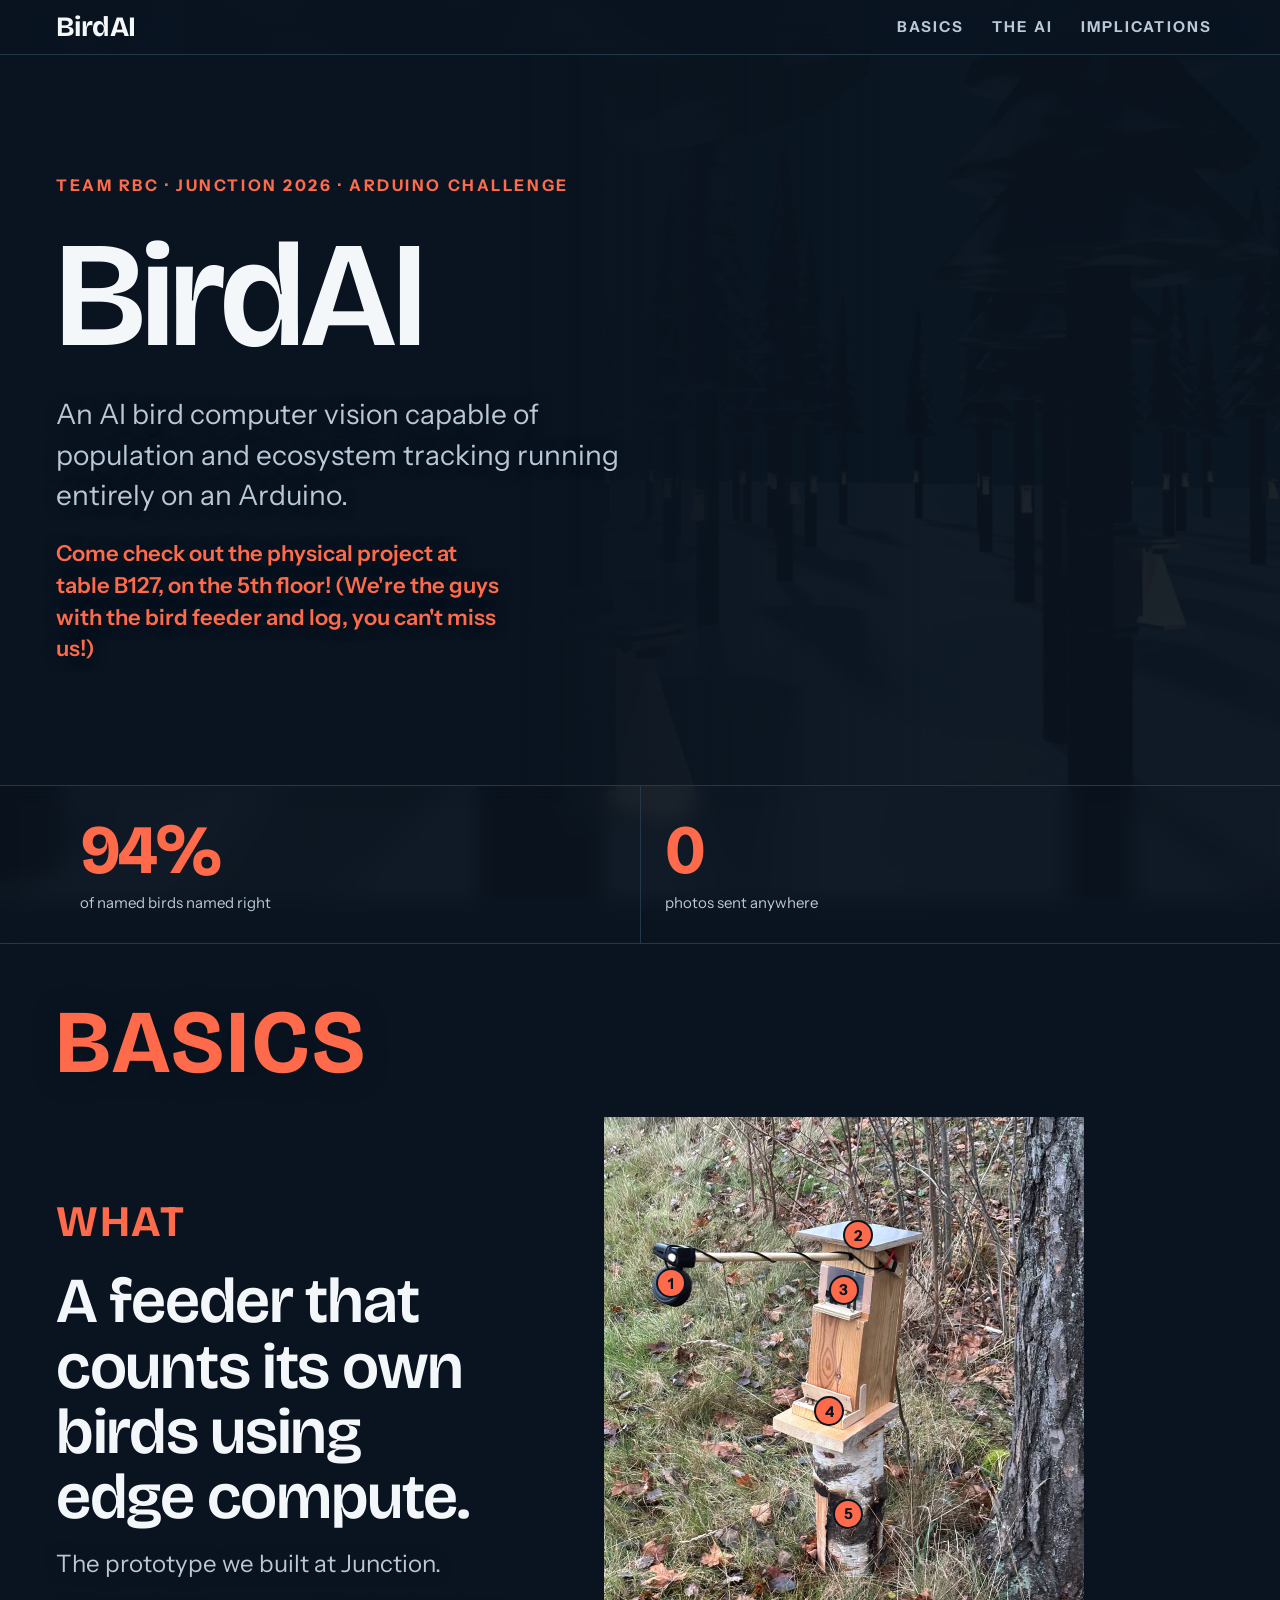
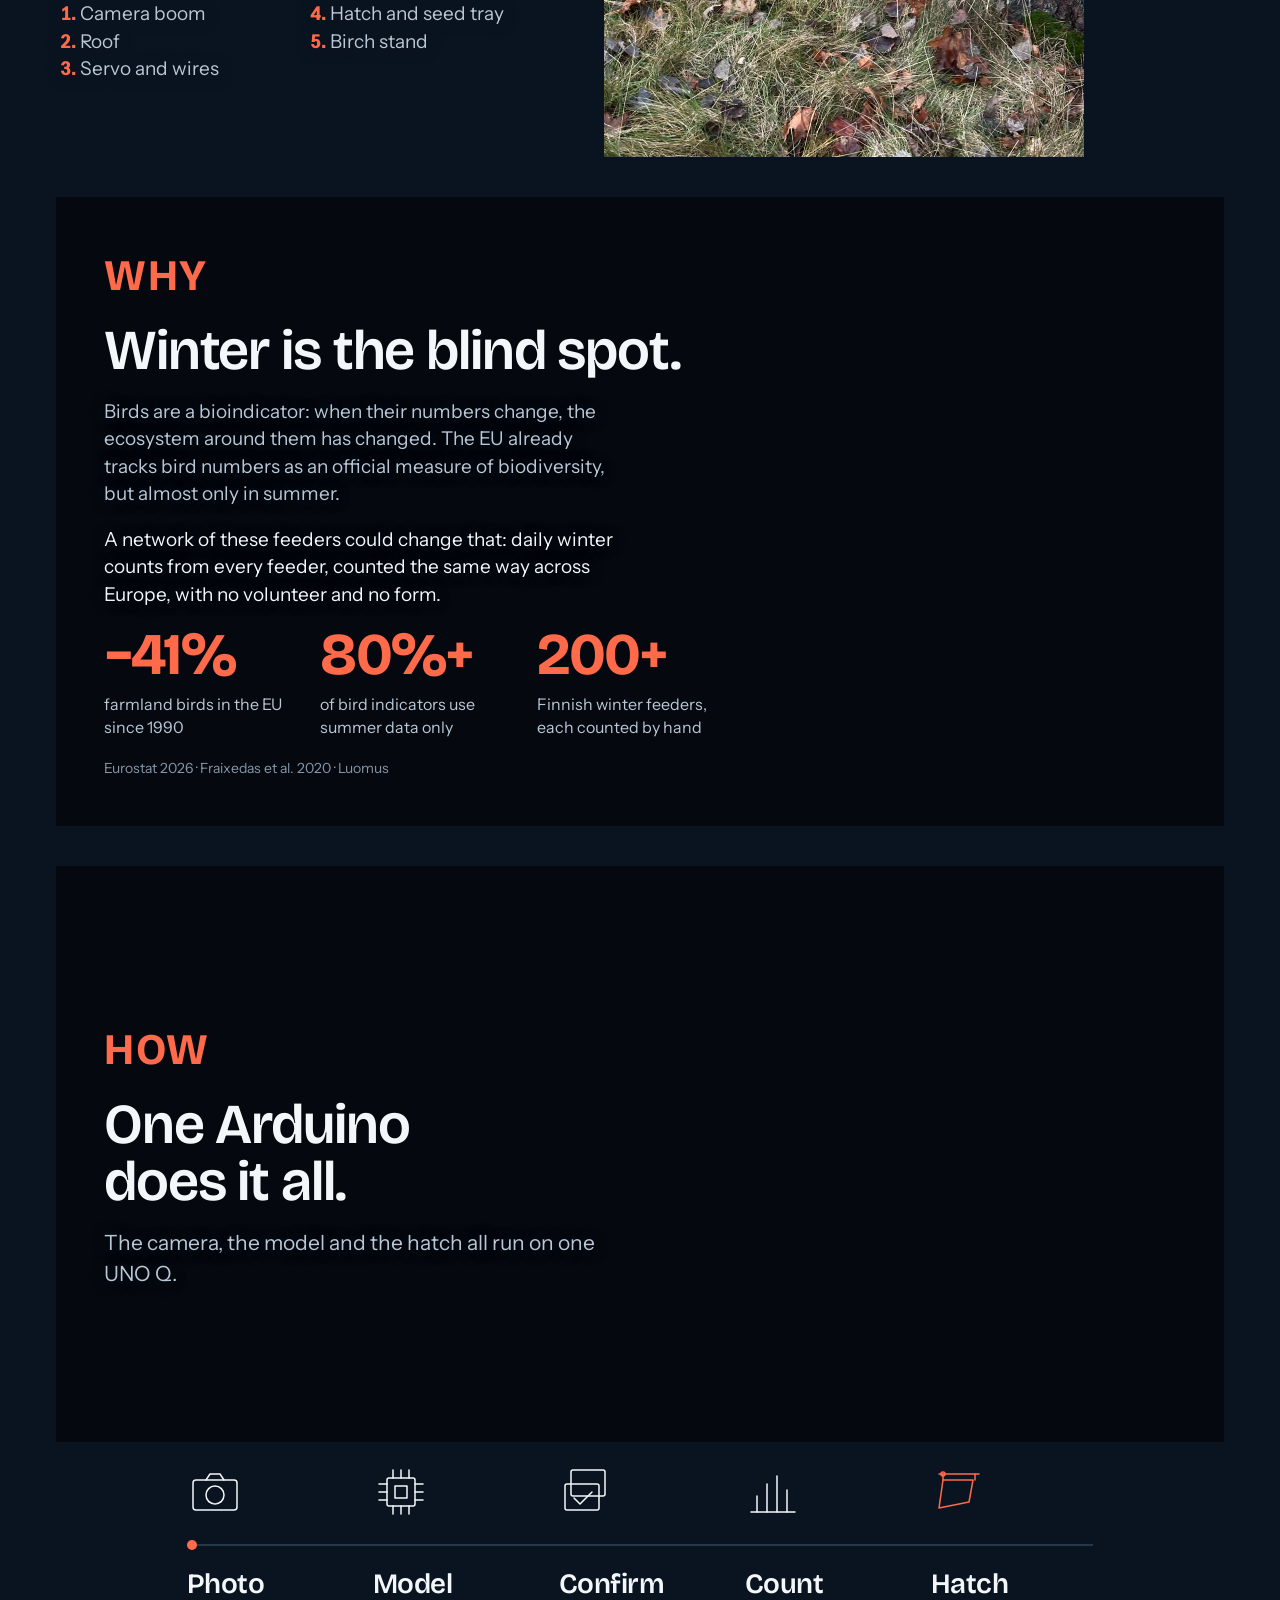
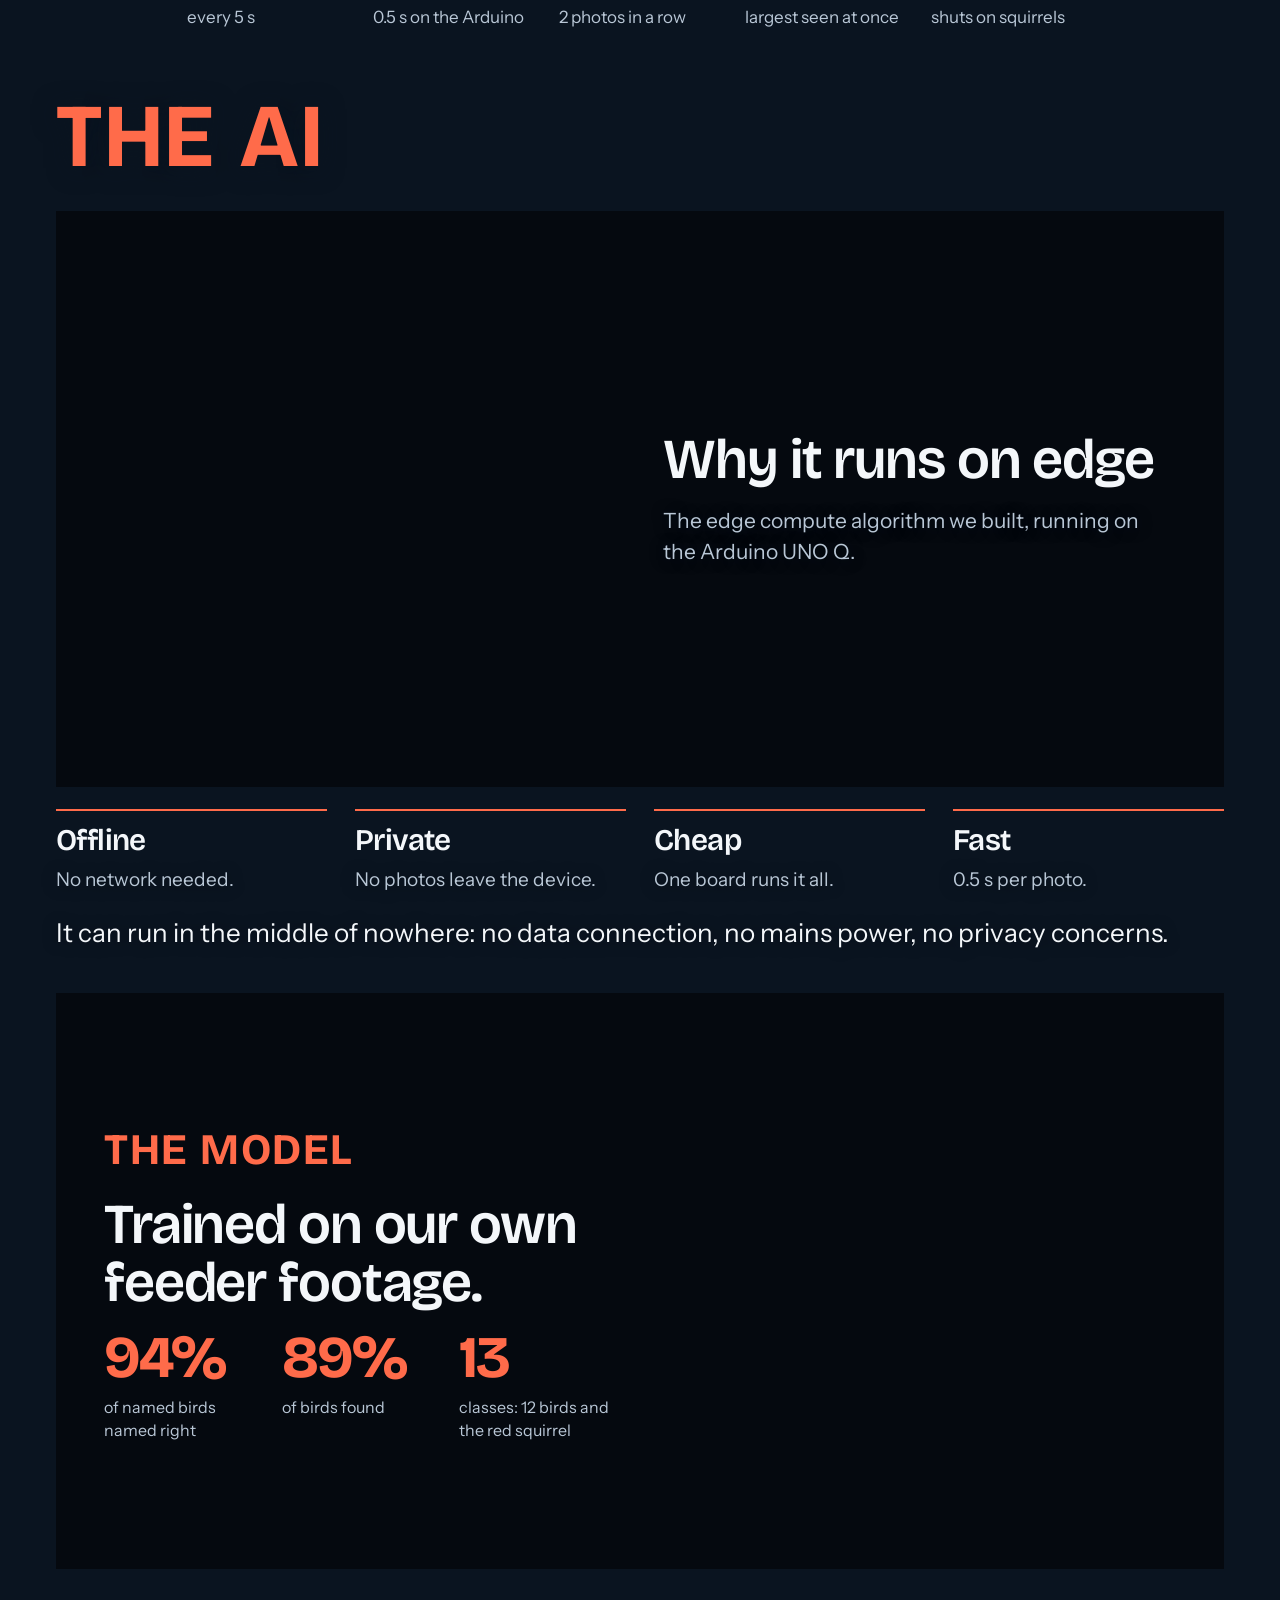
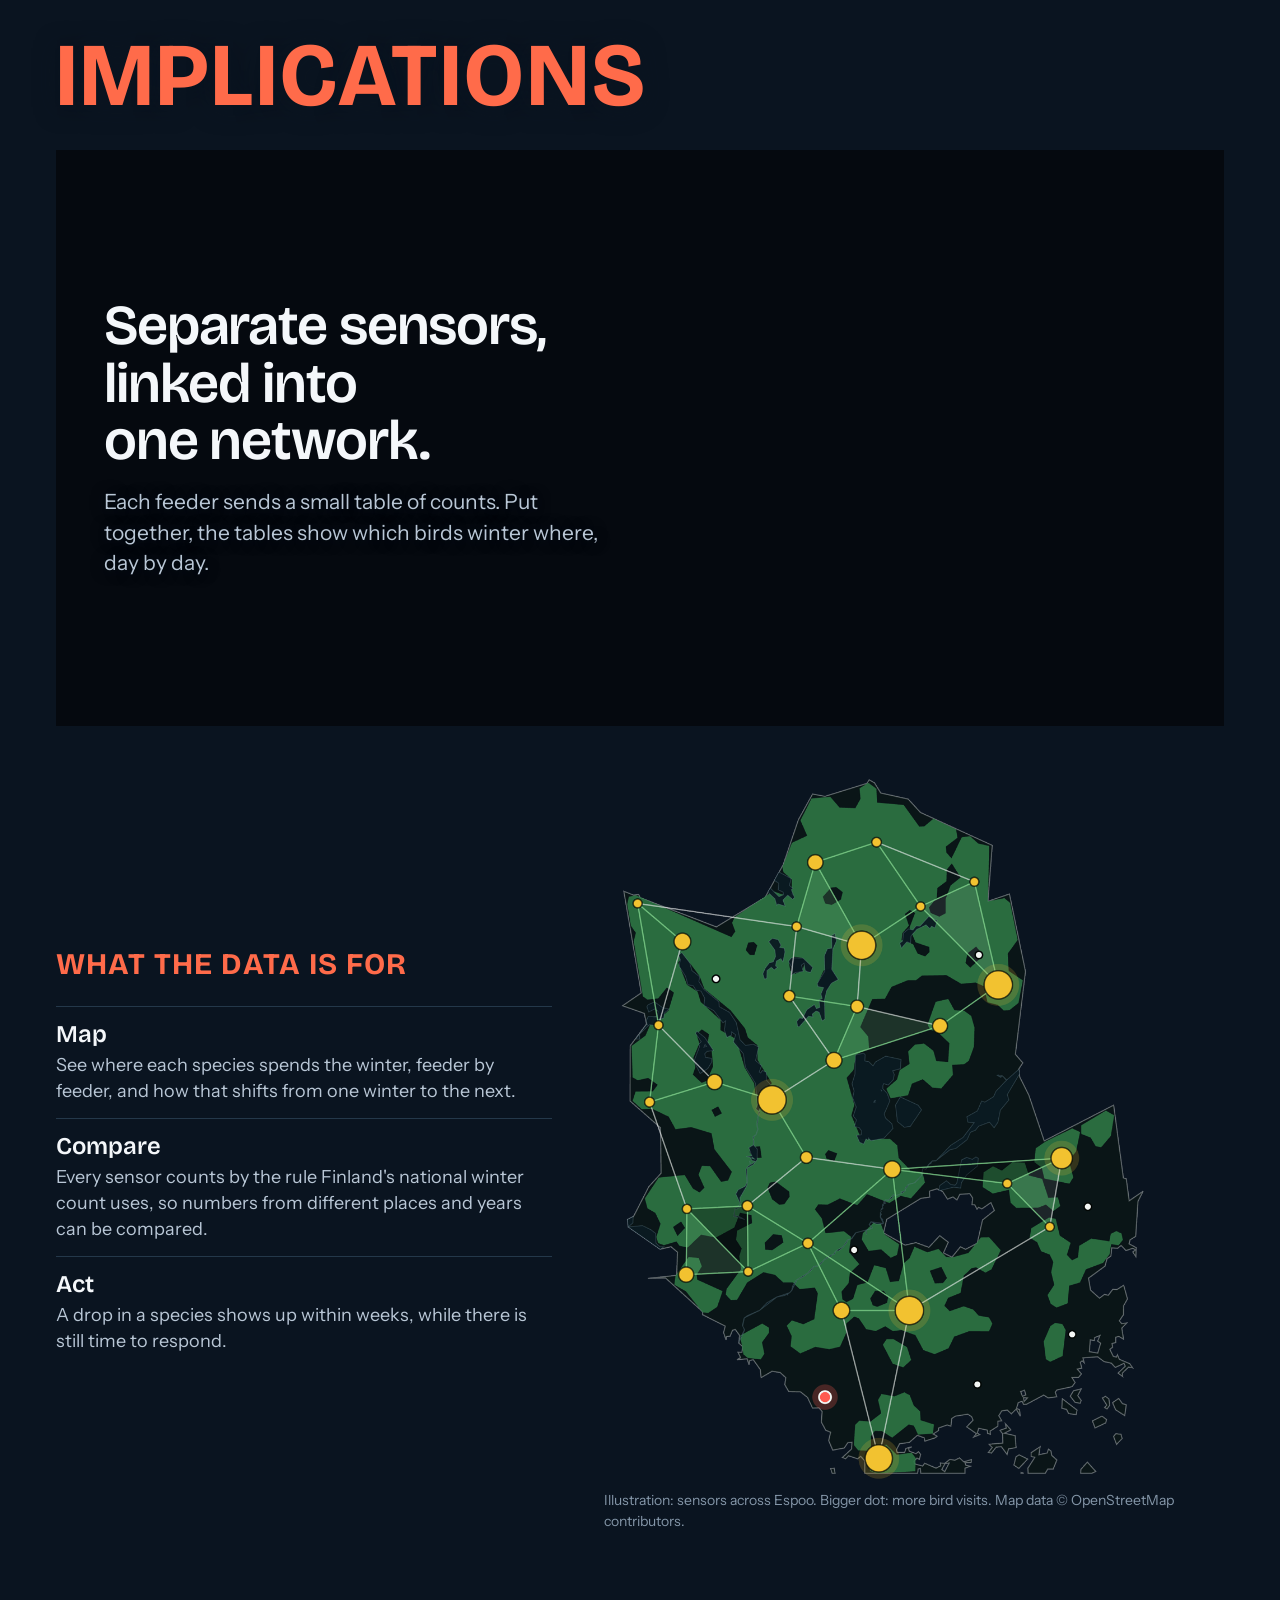
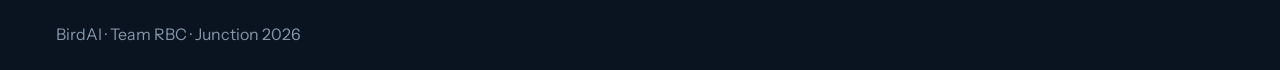
==== commit 214eff97: "Web demo: new cover text and an invitation to table B127 Co-Authored-By: Claude Fable 5.2 <noreply@a" ====
--- a/web-demo/index.html
+++ b/web-demo/index.html
@@ -298,7 +298,8 @@
     <div class="wrap">
       <p class="label">Team RBC · Junction 2026 · Arduino challenge</p>
       <h1>BirdAI</h1>
-      <p class="line">An Arduino-powered AI bird sensor capable of population and ecosystem tracking.</p>
+      <p class="line" style="max-width:30ch">An AI bird computer vision capable of population and ecosystem tracking running entirely on an Arduino.</p>
+      <p class="line" style="max-width:30ch;font-size:22px;color:var(--sun);font-weight:600">Come check out the physical project at table B127, on the 5th floor! (We're the guys with the bird feeder and log, you can't miss us!)</p>
     </div>
   </div>
 
